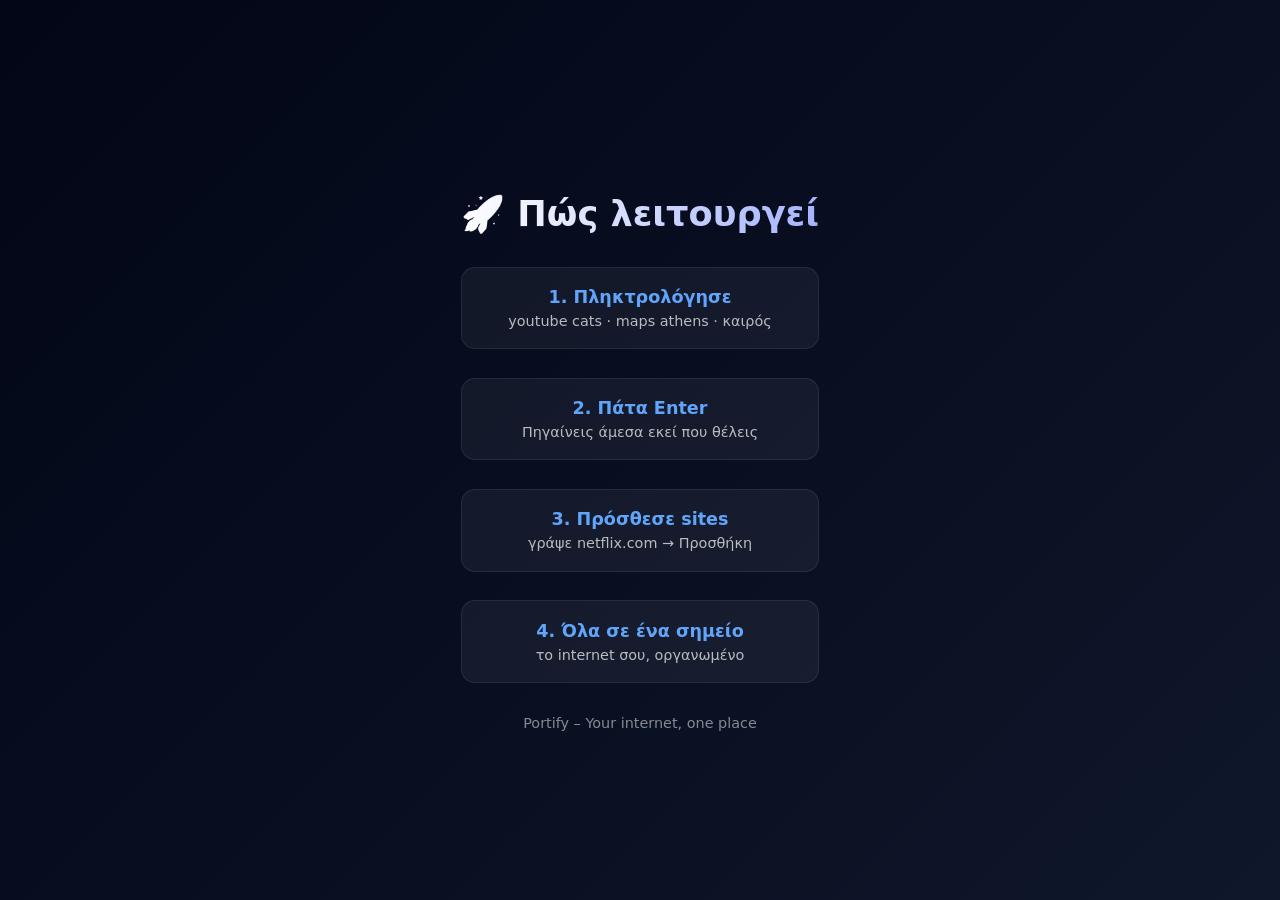
==== help.html @ 4721ba32 "Create help.html" ====
<!DOCTYPE html>
<html lang="el">
<head>
<meta charset="UTF-8">
<meta name="viewport" content="width=device-width, initial-scale=1.0">
<title>Πώς λειτουργεί το Portify</title>

<style>
body {
    margin:0;
    font-family: system-ui, sans-serif;
    background: linear-gradient(135deg,#020617,#0f172a);
    color: white;
    display:flex;
    justify-content:center;
    align-items:center;
    min-height:100vh;
}

.container {
    max-width:600px;
    padding:2rem;
    text-align:center;
}

h1 {
    font-size:2.2rem;
    margin-bottom:2rem;
    background: linear-gradient(90deg,#fff,#a5b4fc);
    -webkit-background-clip:text;
    -webkit-text-fill-color:transparent;
}

.step {
    margin-bottom:1.8rem;
    padding:1.2rem;
    border-radius:14px;
    background: rgba(255,255,255,0.05);
    border:1px solid rgba(255,255,255,0.08);
}

.step strong {
    color:#60a5fa;
    font-size:1.1rem;
}

.example {
    opacity:0.7;
    font-size:0.9rem;
    margin-top:6px;
}

.footer {
    margin-top:2rem;
    opacity:0.5;
    font-size:0.9rem;
}
</style>
</head>

<body>

<div class="container">

<h1>🚀 Πώς λειτουργεί</h1>

<div class="step">
<strong>1. Πληκτρολόγησε</strong>
<div class="example">youtube cats · maps athens · καιρός</div>
</div>

<div class="step">
<strong>2. Πάτα Enter</strong>
<div class="example">Πηγαίνεις άμεσα εκεί που θέλεις</div>
</div>

<div class="step">
<strong>3. Πρόσθεσε sites</strong>
<div class="example">γράψε netflix.com → Προσθήκη</div>
</div>

<div class="step">
<strong>4. Όλα σε ένα σημείο</strong>
<div class="example">το internet σου, οργανωμένο</div>
</div>

<div class="footer">
Portify – Your internet, one place
</div>

</div>

</body>
</html>
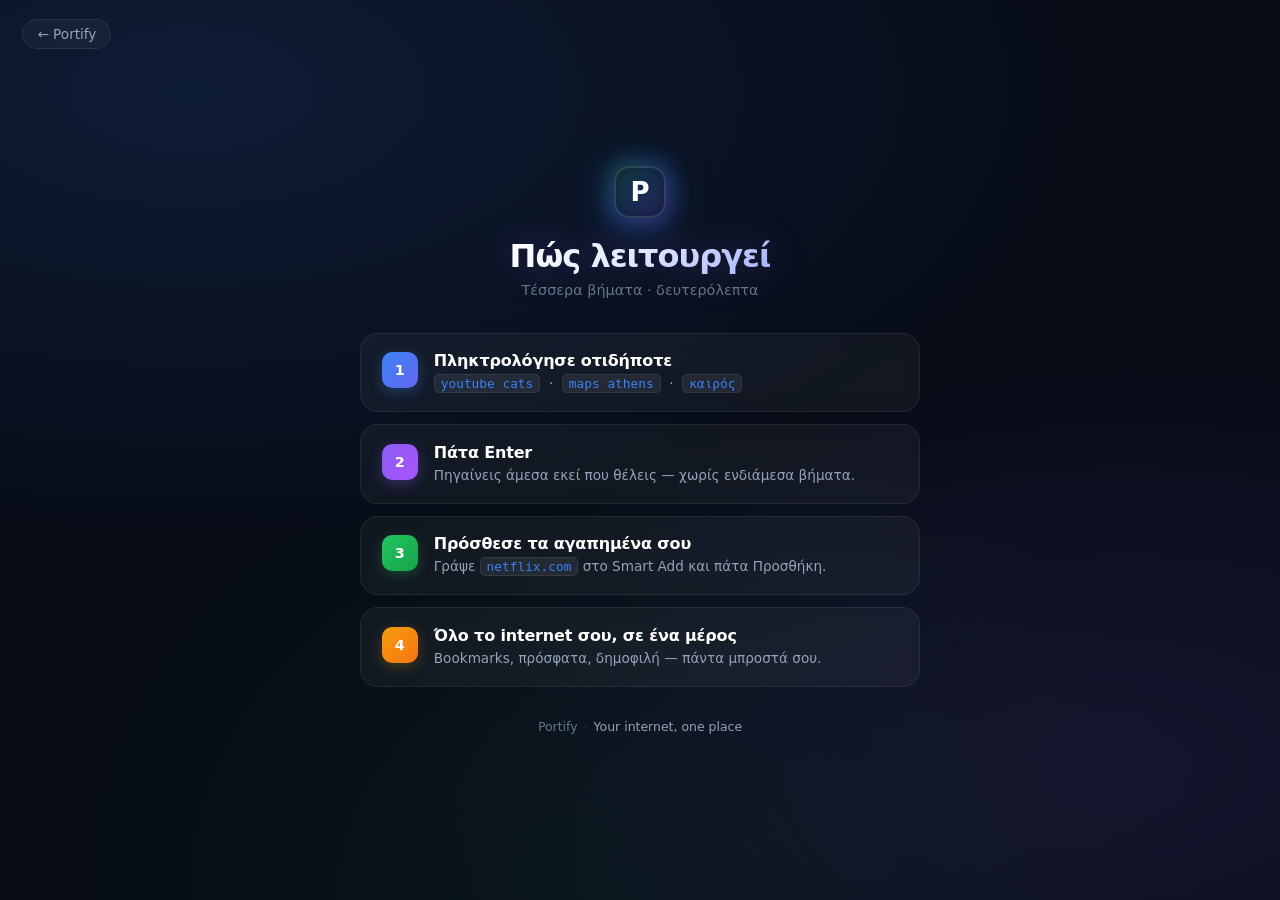
==== commit fd8ce219: "Update help.html" ====
--- a/help.html
+++ b/help.html
@@ -3,90 +3,283 @@
 <head>
 <meta charset="UTF-8">
 <meta name="viewport" content="width=device-width, initial-scale=1.0">
-<title>Πώς λειτουργεί το Portify</title>
-
+<title>Πώς λειτουργεί — Portify</title>
 <style>
-body {
-    margin:0;
-    font-family: system-ui, sans-serif;
-    background: linear-gradient(135deg,#020617,#0f172a);
-    color: white;
-    display:flex;
-    justify-content:center;
-    align-items:center;
-    min-height:100vh;
-}
-
-.container {
-    max-width:600px;
-    padding:2rem;
-    text-align:center;
-}
-
-h1 {
-    font-size:2.2rem;
-    margin-bottom:2rem;
-    background: linear-gradient(90deg,#fff,#a5b4fc);
-    -webkit-background-clip:text;
-    -webkit-text-fill-color:transparent;
-}
-
-.step {
-    margin-bottom:1.8rem;
-    padding:1.2rem;
-    border-radius:14px;
-    background: rgba(255,255,255,0.05);
-    border:1px solid rgba(255,255,255,0.08);
-}
-
-.step strong {
-    color:#60a5fa;
-    font-size:1.1rem;
-}
-
-.example {
-    opacity:0.7;
-    font-size:0.9rem;
-    margin-top:6px;
-}
-
-.footer {
-    margin-top:2rem;
-    opacity:0.5;
-    font-size:0.9rem;
-}
+  :root {
+    --bg-primary:   #080d18;
+    --bg-secondary: #0e1525;
+    --bg-card:      rgba(255,255,255,0.045);
+    --accent-blue:  #3b82f6;
+    --accent-green: #22c55e;
+    --accent-purple:#8b5cf6;
+    --text-primary: #ffffff;
+    --text-secondary:#94a3b8;
+    --text-muted:   #64748b;
+  }
+
+  * { box-sizing: border-box; margin: 0; padding: 0; }
+
+  body {
+    background: var(--bg-primary);
+    color: var(--text-primary);
+    font-family: system-ui, -apple-system, BlinkMacSystemFont, 'Segoe UI', sans-serif;
+    min-height: 100vh;
+    display: flex;
+    flex-direction: column;
+    align-items: center;
+    justify-content: center;
+    padding: 2rem 1.5rem;
+    overflow-x: hidden;
+  }
+
+  /* Background ambient glows */
+  body::before {
+    content: '';
+    position: fixed; inset: 0;
+    background:
+      radial-gradient(ellipse 70% 50% at 15% 10%,  rgba(59,130,246,0.13), transparent),
+      radial-gradient(ellipse 55% 45% at 88% 85%,  rgba(139,92,246,0.10), transparent),
+      radial-gradient(ellipse 45% 55% at 50% 100%, rgba(34,197,94,0.06),  transparent);
+    z-index: -1; pointer-events: none;
+  }
+
+  /* ── Back link ── */
+  .back-link {
+    position: fixed; top: 1.2rem; left: 1.4rem;
+    display: flex; align-items: center; gap: 6px;
+    color: var(--text-secondary); text-decoration: none;
+    font-size: 0.85rem; font-weight: 500;
+    padding: 6px 14px; border-radius: 999px;
+    border: 1px solid rgba(255,255,255,0.08);
+    background: rgba(255,255,255,0.04);
+    backdrop-filter: blur(8px);
+    transition: all 0.22s ease;
+    opacity: 0;
+    animation: fadeSlideDown 0.5s ease 0.1s forwards;
+  }
+  .back-link:hover {
+    color: var(--text-primary);
+    border-color: rgba(59,130,246,0.35);
+    background: rgba(59,130,246,0.08);
+    transform: translateX(-2px);
+  }
+
+  /* ── Wrapper ── */
+  .wrapper {
+    width: 100%; max-width: 560px;
+    display: flex; flex-direction: column; align-items: center;
+    gap: 0;
+  }
+
+  /* ── Logo mini ── */
+  .logo-mini {
+    width: 52px; height: 52px;
+    background: var(--bg-primary);
+    border-radius: 16px;
+    display: grid; place-items: center;
+    font-size: 26px; font-weight: 900;
+    border: 2px solid rgba(255,255,255,0.15);
+    filter: drop-shadow(0 6px 20px rgba(59,130,246,0.35));
+    margin-bottom: 1.2rem;
+    position: relative;
+    opacity: 0;
+    animation: fadeScaleIn 0.5s cubic-bezier(0.34,1.56,0.64,1) 0.2s forwards;
+  }
+  .logo-mini::before {
+    content: '';
+    position: absolute; inset: -8px;
+    border-radius: 20px;
+    background: linear-gradient(135deg, rgba(34,197,94,0.5), rgba(59,130,246,0.5), rgba(139,92,246,0.5));
+    z-index: -1; filter: blur(10px); opacity: 0.55;
+  }
+
+  /* ── Heading ── */
+  h1 {
+    font-size: 2rem; font-weight: 800; letter-spacing: -0.03em;
+    background: linear-gradient(135deg, #fff 0%, #e0e7ff 50%, #a5b4fc 100%);
+    -webkit-background-clip: text; -webkit-text-fill-color: transparent; background-clip: text;
+    filter: drop-shadow(0 0 18px rgba(139,92,246,0.30));
+    text-align: center; margin-bottom: 0.4rem;
+    opacity: 0;
+    animation: fadeSlideUp 0.5s ease 0.3s forwards;
+  }
+
+  .subtitle {
+    color: var(--text-muted); font-size: 0.9rem; text-align: center;
+    margin-bottom: 2.2rem;
+    opacity: 0;
+    animation: fadeSlideUp 0.5s ease 0.4s forwards;
+  }
+
+  /* ── Steps ── */
+  .steps {
+    width: 100%;
+    display: flex; flex-direction: column; gap: 12px;
+  }
+
+  .step {
+    display: flex; align-items: flex-start; gap: 16px;
+    padding: 1.1rem 1.3rem;
+    background: var(--bg-card);
+    border: 1px solid rgba(255,255,255,0.07);
+    border-radius: 18px;
+    backdrop-filter: blur(10px);
+    transition: transform 0.25s cubic-bezier(0.34,1.56,0.64,1),
+                box-shadow 0.25s ease, border-color 0.25s ease;
+    opacity: 0;
+    /* staggered via inline style */
+  }
+
+  .step:hover {
+    transform: translateX(6px);
+    border-color: rgba(59,130,246,0.25);
+    box-shadow: 0 8px 32px rgba(59,130,246,0.12), 0 2px 8px rgba(0,0,0,0.3);
+  }
+
+  /* Number badge */
+  .step-num {
+    flex-shrink: 0;
+    width: 36px; height: 36px;
+    border-radius: 10px;
+    display: grid; place-items: center;
+    font-size: 0.9rem; font-weight: 700;
+    background: linear-gradient(135deg, var(--accent-blue), var(--accent-purple));
+    box-shadow: 0 4px 14px rgba(59,130,246,0.30);
+    margin-top: 1px;
+  }
+
+  /* Per-step accent colors */
+  .step:nth-child(1) .step-num { background: linear-gradient(135deg, #3b82f6, #6366f1); box-shadow: 0 4px 14px rgba(59,130,246,0.30); }
+  .step:nth-child(2) .step-num { background: linear-gradient(135deg, #8b5cf6, #a855f7); box-shadow: 0 4px 14px rgba(139,92,246,0.30); }
+  .step:nth-child(3) .step-num { background: linear-gradient(135deg, #22c55e, #16a34a); box-shadow: 0 4px 14px rgba(34,197,94,0.25); }
+  .step:nth-child(4) .step-num { background: linear-gradient(135deg, #f59e0b, #f97316); box-shadow: 0 4px 14px rgba(245,158,11,0.25); }
+
+  .step:nth-child(1):hover { border-color: rgba(59,130,246,0.28);  box-shadow: 0 8px 32px rgba(59,130,246,0.13); }
+  .step:nth-child(2):hover { border-color: rgba(139,92,246,0.28); box-shadow: 0 8px 32px rgba(139,92,246,0.13); }
+  .step:nth-child(3):hover { border-color: rgba(34,197,94,0.25);  box-shadow: 0 8px 32px rgba(34,197,94,0.10); }
+  .step:nth-child(4):hover { border-color: rgba(245,158,11,0.25); box-shadow: 0 8px 32px rgba(245,158,11,0.10); }
+
+  .step-body { flex: 1; }
+
+  .step-title {
+    font-size: 1rem; font-weight: 650;
+    color: var(--text-primary);
+    margin-bottom: 3px;
+    letter-spacing: -0.01em;
+  }
+
+  .step-desc {
+    font-size: 0.85rem; color: var(--text-secondary); line-height: 1.5;
+  }
+
+  .step-desc code {
+    font-family: 'SF Mono', 'Fira Code', monospace;
+    background: rgba(255,255,255,0.07);
+    border: 1px solid rgba(255,255,255,0.08);
+    border-radius: 5px; padding: 1px 6px; font-size: 0.8rem;
+    color: var(--accent-blue);
+  }
+
+  /* ── Footer ── */
+  .footer {
+    margin-top: 2rem;
+    color: var(--text-muted); font-size: 0.78rem;
+    display: flex; align-items: center; gap: 6px;
+    opacity: 0;
+    animation: fadeSlideUp 0.5s ease 1s forwards;
+  }
+  .footer a {
+    color: var(--text-secondary); text-decoration: none;
+    transition: color 0.2s;
+  }
+  .footer a:hover { color: var(--accent-blue); }
+
+  /* ── Connector line between steps ── */
+  .step-connector {
+    width: 1px; height: 10px;
+    background: linear-gradient(to bottom, rgba(255,255,255,0.08), transparent);
+    margin: 0 auto;
+    opacity: 0;
+    animation: fadeSlideUp 0.4s ease 0.85s forwards;
+  }
+
+  /* ── Animations ── */
+  @keyframes fadeSlideUp   { from { opacity:0; transform:translateY(12px); } to { opacity:1; transform:translateY(0); } }
+  @keyframes fadeSlideDown { from { opacity:0; transform:translateY(-8px); } to { opacity:1; transform:translateY(0); } }
+  @keyframes fadeScaleIn   { from { opacity:0; transform:scale(0.85); }      to { opacity:1; transform:scale(1); } }
+
+  /* Step stagger via CSS custom property */
+  .step:nth-child(1) { animation: fadeSlideUp 0.45s ease calc(0.45s) forwards; }
+  .step:nth-child(2) { animation: fadeSlideUp 0.45s ease calc(0.55s) forwards; }
+  .step:nth-child(3) { animation: fadeSlideUp 0.45s ease calc(0.65s) forwards; }
+  .step:nth-child(4) { animation: fadeSlideUp 0.45s ease calc(0.75s) forwards; }
+
+  /* ── Reduced motion ── */
+  @media (prefers-reduced-motion: reduce) {
+    *, *::before, *::after { animation-duration: 0.01ms !important; }
+  }
+
+  @media (max-width: 480px) {
+    h1 { font-size: 1.6rem; }
+    .step { padding: 0.9rem 1rem; gap: 12px; }
+    .step-num { width: 30px; height: 30px; font-size: 0.8rem; border-radius: 8px; }
+  }
 </style>
 </head>
-
 <body>
 
-<div class="container">
-
-<h1>🚀 Πώς λειτουργεί</h1>
-
-<div class="step">
-<strong>1. Πληκτρολόγησε</strong>
-<div class="example">youtube cats · maps athens · καιρός</div>
-</div>
-
-<div class="step">
-<strong>2. Πάτα Enter</strong>
-<div class="example">Πηγαίνεις άμεσα εκεί που θέλεις</div>
-</div>
-
-<div class="step">
-<strong>3. Πρόσθεσε sites</strong>
-<div class="example">γράψε netflix.com → Προσθήκη</div>
-</div>
-
-<div class="step">
-<strong>4. Όλα σε ένα σημείο</strong>
-<div class="example">το internet σου, οργανωμένο</div>
-</div>
-
-<div class="footer">
-Portify – Your internet, one place
-</div>
+<a href="index.html" class="back-link">← Portify</a>
+
+<div class="wrapper">
+
+  <div class="logo-mini">P</div>
+
+  <h1>Πώς λειτουργεί</h1>
+  <p class="subtitle">Τέσσερα βήματα · δευτερόλεπτα</p>
+
+  <div class="steps">
+
+    <div class="step">
+      <div class="step-num">1</div>
+      <div class="step-body">
+        <div class="step-title">Πληκτρολόγησε οτιδήποτε</div>
+        <div class="step-desc">
+          <code>youtube cats</code> &nbsp;·&nbsp; <code>maps athens</code> &nbsp;·&nbsp; <code>καιρός</code>
+        </div>
+      </div>
+    </div>
+
+    <div class="step">
+      <div class="step-num">2</div>
+      <div class="step-body">
+        <div class="step-title">Πάτα Enter</div>
+        <div class="step-desc">Πηγαίνεις άμεσα εκεί που θέλεις — χωρίς ενδιάμεσα βήματα.</div>
+      </div>
+    </div>
+
+    <div class="step">
+      <div class="step-num">3</div>
+      <div class="step-body">
+        <div class="step-title">Πρόσθεσε τα αγαπημένα σου</div>
+        <div class="step-desc">Γράψε <code>netflix.com</code> στο Smart Add και πάτα Προσθήκη.</div>
+      </div>
+    </div>
+
+    <div class="step">
+      <div class="step-num">4</div>
+      <div class="step-body">
+        <div class="step-title">Όλο το internet σου, σε ένα μέρος</div>
+        <div class="step-desc">Bookmarks, πρόσφατα, δημοφιλή — πάντα μπροστά σου.</div>
+      </div>
+    </div>
+
+  </div>
+
+  <div class="footer">
+    <span>Portify</span>
+    <span style="opacity:0.4">·</span>
+    <a href="index.html">Your internet, one place</a>
+  </div>
 
 </div>
 
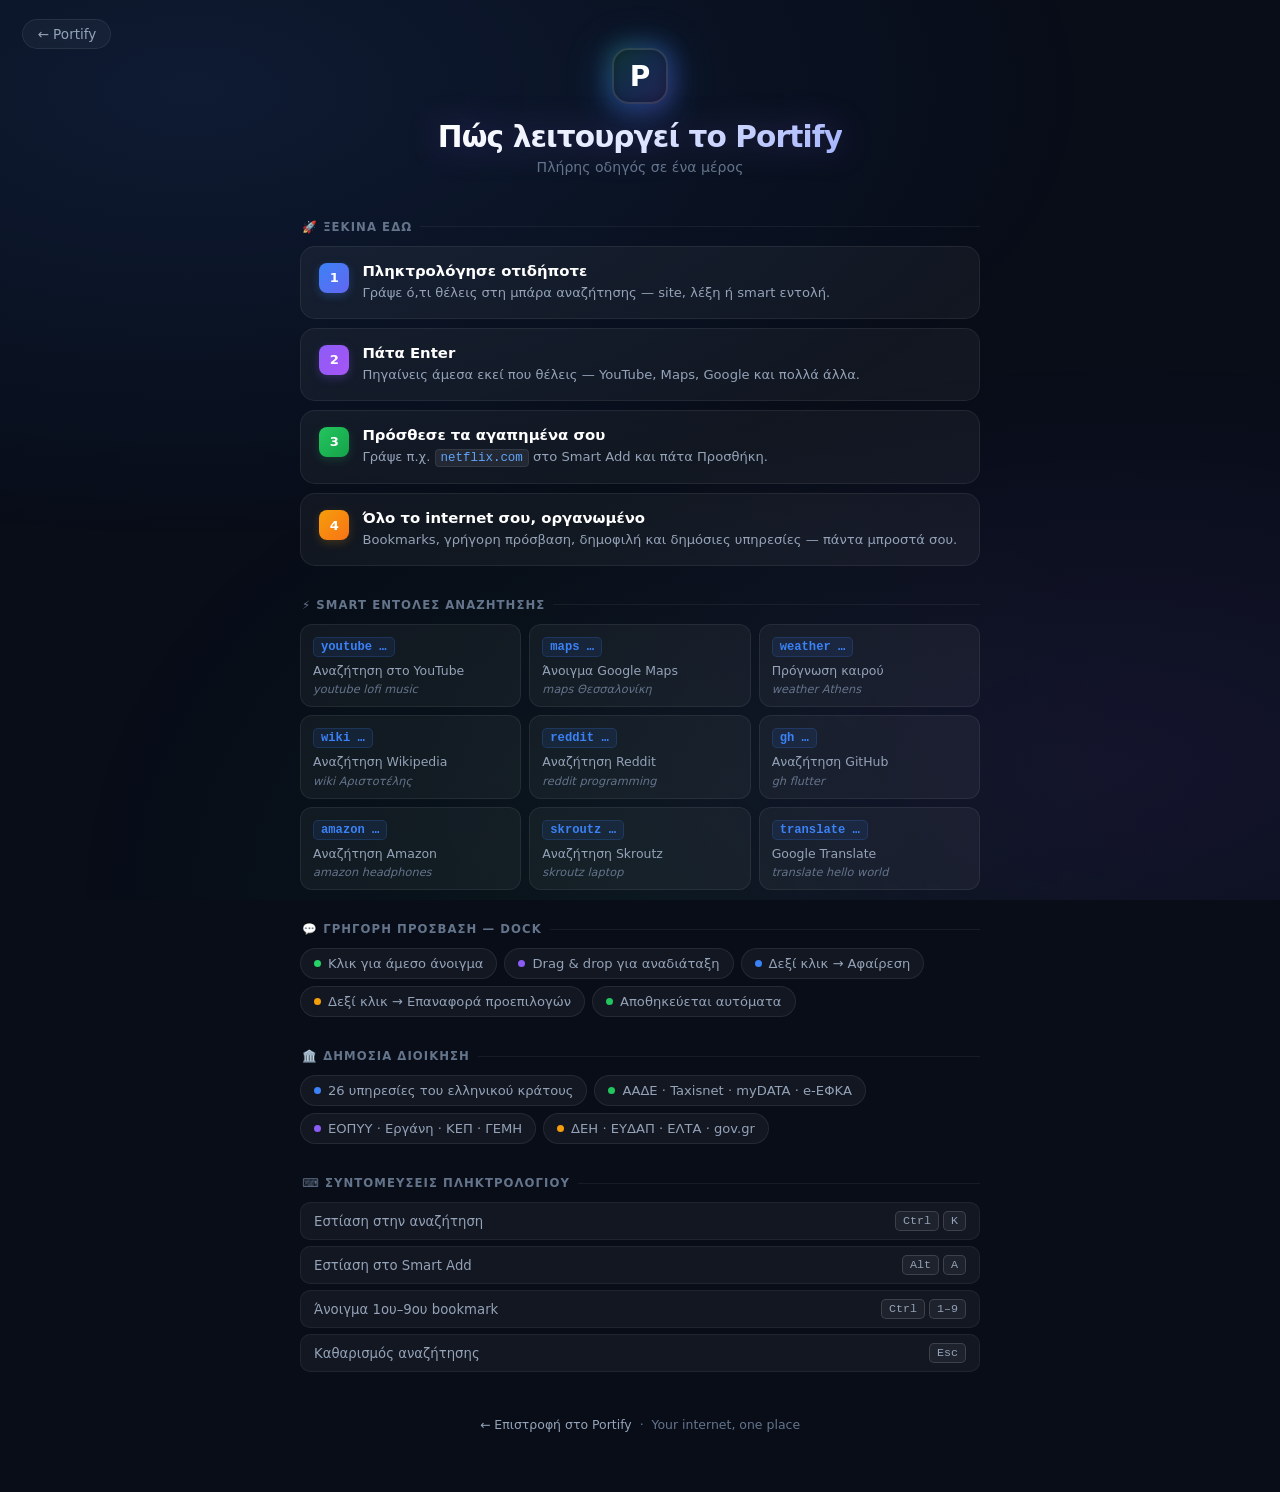
==== commit a26f0e40: "Update help.html" ====
--- a/help.html
+++ b/help.html
@@ -6,15 +6,16 @@
 <title>Πώς λειτουργεί — Portify</title>
 <style>
   :root {
-    --bg-primary:   #080d18;
-    --bg-secondary: #0e1525;
-    --bg-card:      rgba(255,255,255,0.045);
-    --accent-blue:  #3b82f6;
-    --accent-green: #22c55e;
-    --accent-purple:#8b5cf6;
-    --text-primary: #ffffff;
+    --bg-primary:    #080d18;
+    --bg-secondary:  #0e1525;
+    --bg-card:       rgba(255,255,255,0.045);
+    --accent-blue:   #3b82f6;
+    --accent-green:  #22c55e;
+    --accent-purple: #8b5cf6;
+    --accent-amber:  #f59e0b;
+    --text-primary:  #ffffff;
     --text-secondary:#94a3b8;
-    --text-muted:   #64748b;
+    --text-muted:    #64748b;
   }
 
   * { box-sizing: border-box; margin: 0; padding: 0; }
@@ -24,38 +25,31 @@
     color: var(--text-primary);
     font-family: system-ui, -apple-system, BlinkMacSystemFont, 'Segoe UI', sans-serif;
     min-height: 100vh;
-    display: flex;
-    flex-direction: column;
-    align-items: center;
-    justify-content: center;
-    padding: 2rem 1.5rem;
+    padding: 3rem 1.5rem 4rem;
     overflow-x: hidden;
   }
 
-  /* Background ambient glows */
   body::before {
     content: '';
     position: fixed; inset: 0;
     background:
-      radial-gradient(ellipse 70% 50% at 15% 10%,  rgba(59,130,246,0.13), transparent),
-      radial-gradient(ellipse 55% 45% at 88% 85%,  rgba(139,92,246,0.10), transparent),
-      radial-gradient(ellipse 45% 55% at 50% 100%, rgba(34,197,94,0.06),  transparent);
+      radial-gradient(ellipse 70% 50% at 15% 10%,  rgba(59,130,246,0.12), transparent),
+      radial-gradient(ellipse 55% 45% at 88% 85%,  rgba(139,92,246,0.09), transparent),
+      radial-gradient(ellipse 45% 55% at 50% 100%, rgba(34,197,94,0.05),  transparent);
     z-index: -1; pointer-events: none;
   }
 
-  /* ── Back link ── */
   .back-link {
     position: fixed; top: 1.2rem; left: 1.4rem;
-    display: flex; align-items: center; gap: 6px;
+    display: inline-flex; align-items: center; gap: 6px;
     color: var(--text-secondary); text-decoration: none;
     font-size: 0.85rem; font-weight: 500;
     padding: 6px 14px; border-radius: 999px;
     border: 1px solid rgba(255,255,255,0.08);
     background: rgba(255,255,255,0.04);
     backdrop-filter: blur(8px);
-    transition: all 0.22s ease;
-    opacity: 0;
-    animation: fadeSlideDown 0.5s ease 0.1s forwards;
+    transition: all 0.22s ease; z-index: 100;
+    animation: fadeDown 0.4s ease 0.1s both;
   }
   .back-link:hover {
     color: var(--text-primary);
@@ -64,165 +58,171 @@
     transform: translateX(-2px);
   }
 
-  /* ── Wrapper ── */
-  .wrapper {
-    width: 100%; max-width: 560px;
+  .page { max-width: 680px; margin: 0 auto; }
+
+  /* HERO */
+  .hero {
     display: flex; flex-direction: column; align-items: center;
-    gap: 0;
-  }
-
-  /* ── Logo mini ── */
+    text-align: center; margin-bottom: 2.8rem;
+    animation: fadeUp 0.5s ease 0.2s both;
+  }
+
   .logo-mini {
-    width: 52px; height: 52px;
-    background: var(--bg-primary);
-    border-radius: 16px;
-    display: grid; place-items: center;
-    font-size: 26px; font-weight: 900;
+    width: 56px; height: 56px; background: var(--bg-primary);
+    border-radius: 17px; display: grid; place-items: center;
+    font-size: 28px; font-weight: 900;
     border: 2px solid rgba(255,255,255,0.15);
     filter: drop-shadow(0 6px 20px rgba(59,130,246,0.35));
-    margin-bottom: 1.2rem;
-    position: relative;
-    opacity: 0;
-    animation: fadeScaleIn 0.5s cubic-bezier(0.34,1.56,0.64,1) 0.2s forwards;
+    margin-bottom: 1rem; position: relative;
   }
   .logo-mini::before {
-    content: '';
-    position: absolute; inset: -8px;
-    border-radius: 20px;
+    content: ''; position: absolute; inset: -8px; border-radius: 22px;
     background: linear-gradient(135deg, rgba(34,197,94,0.5), rgba(59,130,246,0.5), rgba(139,92,246,0.5));
-    z-index: -1; filter: blur(10px); opacity: 0.55;
-  }
-
-  /* ── Heading ── */
-  h1 {
-    font-size: 2rem; font-weight: 800; letter-spacing: -0.03em;
+    z-index: -1; filter: blur(10px); opacity: 0.5;
+  }
+
+  .hero h1 {
+    font-size: 1.85rem; font-weight: 800; letter-spacing: -0.03em;
     background: linear-gradient(135deg, #fff 0%, #e0e7ff 50%, #a5b4fc 100%);
     -webkit-background-clip: text; -webkit-text-fill-color: transparent; background-clip: text;
-    filter: drop-shadow(0 0 18px rgba(139,92,246,0.30));
-    text-align: center; margin-bottom: 0.4rem;
-    opacity: 0;
-    animation: fadeSlideUp 0.5s ease 0.3s forwards;
-  }
-
-  .subtitle {
-    color: var(--text-muted); font-size: 0.9rem; text-align: center;
-    margin-bottom: 2.2rem;
-    opacity: 0;
-    animation: fadeSlideUp 0.5s ease 0.4s forwards;
-  }
-
-  /* ── Steps ── */
-  .steps {
-    width: 100%;
-    display: flex; flex-direction: column; gap: 12px;
-  }
+    filter: drop-shadow(0 0 16px rgba(139,92,246,0.28));
+    margin-bottom: 0.3rem;
+  }
+  .hero p { color: var(--text-muted); font-size: 0.88rem; }
+
+  /* BLOCKS */
+  .block { margin-bottom: 2rem; animation: fadeUp 0.45s ease both; }
+  .block:nth-child(1) { animation-delay: 0.30s; }
+  .block:nth-child(2) { animation-delay: 0.40s; }
+  .block:nth-child(3) { animation-delay: 0.50s; }
+  .block:nth-child(4) { animation-delay: 0.60s; }
+  .block:nth-child(5) { animation-delay: 0.70s; }
+
+  .block-title {
+    display: flex; align-items: center; gap: 8px;
+    font-size: 0.73rem; font-weight: 700; letter-spacing: 0.09em;
+    text-transform: uppercase; color: var(--text-muted);
+    margin-bottom: 0.75rem; padding-left: 2px;
+  }
+  .block-title::after {
+    content: ''; flex: 1; height: 1px; background: rgba(255,255,255,0.06);
+  }
+
+  /* STEPS */
+  .steps { display: flex; flex-direction: column; gap: 9px; }
 
   .step {
-    display: flex; align-items: flex-start; gap: 16px;
-    padding: 1.1rem 1.3rem;
-    background: var(--bg-card);
-    border: 1px solid rgba(255,255,255,0.07);
-    border-radius: 18px;
-    backdrop-filter: blur(10px);
-    transition: transform 0.25s cubic-bezier(0.34,1.56,0.64,1),
-                box-shadow 0.25s ease, border-color 0.25s ease;
-    opacity: 0;
-    /* staggered via inline style */
-  }
-
-  .step:hover {
-    transform: translateX(6px);
-    border-color: rgba(59,130,246,0.25);
-    box-shadow: 0 8px 32px rgba(59,130,246,0.12), 0 2px 8px rgba(0,0,0,0.3);
-  }
-
-  /* Number badge */
+    display: flex; align-items: flex-start; gap: 13px;
+    padding: 0.95rem 1.15rem;
+    background: var(--bg-card); border: 1px solid rgba(255,255,255,0.07);
+    border-radius: 15px; backdrop-filter: blur(10px);
+    transition: transform 0.25s cubic-bezier(0.34,1.56,0.64,1), box-shadow 0.25s ease, border-color 0.25s ease;
+  }
+  .step:hover { transform: translateX(5px); }
+  .step:nth-child(1):hover { border-color: rgba(59,130,246,0.25);  box-shadow: 0 5px 20px rgba(59,130,246,0.10); }
+  .step:nth-child(2):hover { border-color: rgba(139,92,246,0.25); box-shadow: 0 5px 20px rgba(139,92,246,0.10); }
+  .step:nth-child(3):hover { border-color: rgba(34,197,94,0.22);  box-shadow: 0 5px 20px rgba(34,197,94,0.08); }
+  .step:nth-child(4):hover { border-color: rgba(245,158,11,0.22); box-shadow: 0 5px 20px rgba(245,158,11,0.08); }
+
   .step-num {
-    flex-shrink: 0;
-    width: 36px; height: 36px;
-    border-radius: 10px;
-    display: grid; place-items: center;
-    font-size: 0.9rem; font-weight: 700;
-    background: linear-gradient(135deg, var(--accent-blue), var(--accent-purple));
-    box-shadow: 0 4px 14px rgba(59,130,246,0.30);
-    margin-top: 1px;
-  }
-
-  /* Per-step accent colors */
-  .step:nth-child(1) .step-num { background: linear-gradient(135deg, #3b82f6, #6366f1); box-shadow: 0 4px 14px rgba(59,130,246,0.30); }
-  .step:nth-child(2) .step-num { background: linear-gradient(135deg, #8b5cf6, #a855f7); box-shadow: 0 4px 14px rgba(139,92,246,0.30); }
-  .step:nth-child(3) .step-num { background: linear-gradient(135deg, #22c55e, #16a34a); box-shadow: 0 4px 14px rgba(34,197,94,0.25); }
-  .step:nth-child(4) .step-num { background: linear-gradient(135deg, #f59e0b, #f97316); box-shadow: 0 4px 14px rgba(245,158,11,0.25); }
-
-  .step:nth-child(1):hover { border-color: rgba(59,130,246,0.28);  box-shadow: 0 8px 32px rgba(59,130,246,0.13); }
-  .step:nth-child(2):hover { border-color: rgba(139,92,246,0.28); box-shadow: 0 8px 32px rgba(139,92,246,0.13); }
-  .step:nth-child(3):hover { border-color: rgba(34,197,94,0.25);  box-shadow: 0 8px 32px rgba(34,197,94,0.10); }
-  .step:nth-child(4):hover { border-color: rgba(245,158,11,0.25); box-shadow: 0 8px 32px rgba(245,158,11,0.10); }
+    flex-shrink: 0; width: 30px; height: 30px; border-radius: 8px;
+    display: grid; place-items: center; font-size: 0.82rem; font-weight: 700; margin-top: 1px;
+  }
+  .step:nth-child(1) .step-num { background: linear-gradient(135deg,#3b82f6,#6366f1); box-shadow: 0 3px 10px rgba(59,130,246,0.28); }
+  .step:nth-child(2) .step-num { background: linear-gradient(135deg,#8b5cf6,#a855f7); box-shadow: 0 3px 10px rgba(139,92,246,0.26); }
+  .step:nth-child(3) .step-num { background: linear-gradient(135deg,#22c55e,#16a34a); box-shadow: 0 3px 10px rgba(34,197,94,0.20); }
+  .step:nth-child(4) .step-num { background: linear-gradient(135deg,#f59e0b,#f97316); box-shadow: 0 3px 10px rgba(245,158,11,0.20); }
 
   .step-body { flex: 1; }
-
-  .step-title {
-    font-size: 1rem; font-weight: 650;
-    color: var(--text-primary);
-    margin-bottom: 3px;
-    letter-spacing: -0.01em;
-  }
-
-  .step-desc {
-    font-size: 0.85rem; color: var(--text-secondary); line-height: 1.5;
-  }
-
-  .step-desc code {
-    font-family: 'SF Mono', 'Fira Code', monospace;
+  .step-title { font-size: 0.93rem; font-weight: 650; margin-bottom: 3px; }
+  .step-desc  { font-size: 0.82rem; color: var(--text-secondary); line-height: 1.5; }
+  .inline-code {
+    font-family: 'SF Mono','Fira Code',monospace;
+    background: rgba(255,255,255,0.07); border: 1px solid rgba(255,255,255,0.08);
+    border-radius: 4px; padding: 1px 5px; font-size: 0.78rem; color: #60a5fa;
+  }
+
+  /* COMMANDS GRID */
+  .cmd-grid {
+    display: grid; gap: 8px;
+    grid-template-columns: repeat(2, 1fr);
+  }
+  @media (min-width: 500px) { .cmd-grid { grid-template-columns: repeat(3, 1fr); } }
+
+  .cmd-card {
+    padding: 10px 12px;
+    background: var(--bg-card); border: 1px solid rgba(255,255,255,0.07);
+    border-radius: 12px;
+    transition: all 0.22s cubic-bezier(0.34,1.56,0.64,1);
+  }
+  .cmd-card:hover {
+    transform: translateY(-3px);
+    border-color: rgba(59,130,246,0.24);
+    box-shadow: 0 6px 18px rgba(59,130,246,0.09);
     background: rgba(255,255,255,0.07);
-    border: 1px solid rgba(255,255,255,0.08);
-    border-radius: 5px; padding: 1px 6px; font-size: 0.8rem;
-    color: var(--accent-blue);
-  }
-
-  /* ── Footer ── */
-  .footer {
-    margin-top: 2rem;
+  }
+  .cmd-trigger {
+    font-family: 'SF Mono','Fira Code',monospace;
+    font-size: 0.76rem; font-weight: 600; color: var(--accent-blue);
+    background: rgba(59,130,246,0.10); border: 1px solid rgba(59,130,246,0.18);
+    border-radius: 5px; padding: 2px 7px;
+    display: inline-block; margin-bottom: 5px;
+  }
+  .cmd-desc    { font-size: 0.78rem; color: var(--text-secondary); line-height: 1.4; }
+  .cmd-example { font-size: 0.71rem; color: var(--text-muted); margin-top: 3px; font-style: italic; }
+
+  /* FEATURE PILLS */
+  .feature-list { display: flex; flex-wrap: wrap; gap: 7px; }
+  .feature-pill {
+    display: inline-flex; align-items: center; gap: 7px;
+    padding: 7px 13px;
+    background: var(--bg-card); border: 1px solid rgba(255,255,255,0.08);
+    border-radius: 999px; font-size: 0.82rem; color: var(--text-secondary);
+    transition: all 0.2s ease;
+  }
+  .feature-pill:hover { border-color: rgba(255,255,255,0.17); color: var(--text-primary); background: rgba(255,255,255,0.07); }
+  .dot { width: 7px; height: 7px; border-radius: 50%; flex-shrink: 0; }
+
+  /* SHORTCUTS */
+  .shortcut-list { display: flex; flex-direction: column; gap: 6px; }
+  .shortcut-row {
+    display: flex; align-items: center; justify-content: space-between;
+    padding: 8px 13px;
+    background: var(--bg-card); border: 1px solid rgba(255,255,255,0.06);
+    border-radius: 10px; font-size: 0.83rem;
+    transition: background 0.2s;
+  }
+  .shortcut-row:hover { background: rgba(255,255,255,0.06); }
+  .shortcut-label { color: var(--text-secondary); }
+  .shortcut-keys { display: flex; gap: 4px; }
+  .key {
+    display: inline-block; padding: 2px 7px;
+    border: 1px solid rgba(255,255,255,0.14); border-radius: 5px;
+    background: rgba(255,255,255,0.05);
+    font-family: 'SF Mono','Fira Code',monospace;
+    font-size: 0.73rem; color: var(--text-secondary);
+  }
+
+  /* FOOTER */
+  .foot {
+    text-align: center; margin-top: 2.8rem;
     color: var(--text-muted); font-size: 0.78rem;
-    display: flex; align-items: center; gap: 6px;
-    opacity: 0;
-    animation: fadeSlideUp 0.5s ease 1s forwards;
-  }
-  .footer a {
-    color: var(--text-secondary); text-decoration: none;
-    transition: color 0.2s;
-  }
-  .footer a:hover { color: var(--accent-blue); }
-
-  /* ── Connector line between steps ── */
-  .step-connector {
-    width: 1px; height: 10px;
-    background: linear-gradient(to bottom, rgba(255,255,255,0.08), transparent);
-    margin: 0 auto;
-    opacity: 0;
-    animation: fadeSlideUp 0.4s ease 0.85s forwards;
-  }
-
-  /* ── Animations ── */
-  @keyframes fadeSlideUp   { from { opacity:0; transform:translateY(12px); } to { opacity:1; transform:translateY(0); } }
-  @keyframes fadeSlideDown { from { opacity:0; transform:translateY(-8px); } to { opacity:1; transform:translateY(0); } }
-  @keyframes fadeScaleIn   { from { opacity:0; transform:scale(0.85); }      to { opacity:1; transform:scale(1); } }
-
-  /* Step stagger via CSS custom property */
-  .step:nth-child(1) { animation: fadeSlideUp 0.45s ease calc(0.45s) forwards; }
-  .step:nth-child(2) { animation: fadeSlideUp 0.45s ease calc(0.55s) forwards; }
-  .step:nth-child(3) { animation: fadeSlideUp 0.45s ease calc(0.65s) forwards; }
-  .step:nth-child(4) { animation: fadeSlideUp 0.45s ease calc(0.75s) forwards; }
-
-  /* ── Reduced motion ── */
+    animation: fadeUp 0.4s ease 1s both;
+  }
+  .foot a { color: var(--text-secondary); text-decoration: none; transition: color 0.2s; }
+  .foot a:hover { color: var(--accent-blue); }
+
+  @keyframes fadeUp   { from { opacity:0; transform:translateY(14px); } to { opacity:1; transform:translateY(0); } }
+  @keyframes fadeDown { from { opacity:0; transform:translateY(-8px); } to { opacity:1; transform:translateY(0); } }
+
   @media (prefers-reduced-motion: reduce) {
     *, *::before, *::after { animation-duration: 0.01ms !important; }
   }
-
   @media (max-width: 480px) {
-    h1 { font-size: 1.6rem; }
-    .step { padding: 0.9rem 1rem; gap: 12px; }
-    .step-num { width: 30px; height: 30px; font-size: 0.8rem; border-radius: 8px; }
+    body { padding: 2.5rem 1rem 3rem; }
+    .hero h1 { font-size: 1.45rem; }
+    .step { padding: 0.8rem 0.9rem; gap: 10px; }
+    .step-num { width: 27px; height: 27px; font-size: 0.76rem; border-radius: 7px; }
   }
 </style>
 </head>
@@ -230,58 +230,153 @@
 
 <a href="index.html" class="back-link">← Portify</a>
 
-<div class="wrapper">
-
-  <div class="logo-mini">P</div>
-
-  <h1>Πώς λειτουργεί</h1>
-  <p class="subtitle">Τέσσερα βήματα · δευτερόλεπτα</p>
-
-  <div class="steps">
-
-    <div class="step">
-      <div class="step-num">1</div>
-      <div class="step-body">
-        <div class="step-title">Πληκτρολόγησε οτιδήποτε</div>
-        <div class="step-desc">
-          <code>youtube cats</code> &nbsp;·&nbsp; <code>maps athens</code> &nbsp;·&nbsp; <code>καιρός</code>
+<div class="page">
+
+  <!-- HERO -->
+  <div class="hero">
+    <div class="logo-mini">P</div>
+    <h1>Πώς λειτουργεί το Portify</h1>
+    <p>Πλήρης οδηγός σε ένα μέρος</p>
+  </div>
+
+  <!-- 1. Ξεκίνα -->
+  <div class="block">
+    <div class="block-title">🚀 Ξεκίνα εδώ</div>
+    <div class="steps">
+      <div class="step">
+        <div class="step-num">1</div>
+        <div class="step-body">
+          <div class="step-title">Πληκτρολόγησε οτιδήποτε</div>
+          <div class="step-desc">Γράψε ό,τι θέλεις στη μπάρα αναζήτησης — site, λέξη ή smart εντολή.</div>
         </div>
       </div>
-    </div>
-
-    <div class="step">
-      <div class="step-num">2</div>
-      <div class="step-body">
-        <div class="step-title">Πάτα Enter</div>
-        <div class="step-desc">Πηγαίνεις άμεσα εκεί που θέλεις — χωρίς ενδιάμεσα βήματα.</div>
-      </div>
-    </div>
-
-    <div class="step">
-      <div class="step-num">3</div>
-      <div class="step-body">
-        <div class="step-title">Πρόσθεσε τα αγαπημένα σου</div>
-        <div class="step-desc">Γράψε <code>netflix.com</code> στο Smart Add και πάτα Προσθήκη.</div>
-      </div>
-    </div>
-
-    <div class="step">
-      <div class="step-num">4</div>
-      <div class="step-body">
-        <div class="step-title">Όλο το internet σου, σε ένα μέρος</div>
-        <div class="step-desc">Bookmarks, πρόσφατα, δημοφιλή — πάντα μπροστά σου.</div>
-      </div>
-    </div>
-
-  </div>
-
-  <div class="footer">
-    <span>Portify</span>
-    <span style="opacity:0.4">·</span>
-    <a href="index.html">Your internet, one place</a>
+      <div class="step">
+        <div class="step-num">2</div>
+        <div class="step-body">
+          <div class="step-title">Πάτα Enter</div>
+          <div class="step-desc">Πηγαίνεις άμεσα εκεί που θέλεις — YouTube, Maps, Google και πολλά άλλα.</div>
+        </div>
+      </div>
+      <div class="step">
+        <div class="step-num">3</div>
+        <div class="step-body">
+          <div class="step-title">Πρόσθεσε τα αγαπημένα σου</div>
+          <div class="step-desc">Γράψε π.χ. <span class="inline-code">netflix.com</span> στο Smart Add και πάτα Προσθήκη.</div>
+        </div>
+      </div>
+      <div class="step">
+        <div class="step-num">4</div>
+        <div class="step-body">
+          <div class="step-title">Όλο το internet σου, οργανωμένο</div>
+          <div class="step-desc">Bookmarks, γρήγορη πρόσβαση, δημοφιλή και δημόσιες υπηρεσίες — πάντα μπροστά σου.</div>
+        </div>
+      </div>
+    </div>
+  </div>
+
+  <!-- 2. Smart εντολές -->
+  <div class="block">
+    <div class="block-title">⚡ Smart εντολές αναζήτησης</div>
+    <div class="cmd-grid">
+      <div class="cmd-card">
+        <div class="cmd-trigger">youtube …</div>
+        <div class="cmd-desc">Αναζήτηση στο YouTube</div>
+        <div class="cmd-example">youtube lofi music</div>
+      </div>
+      <div class="cmd-card">
+        <div class="cmd-trigger">maps …</div>
+        <div class="cmd-desc">Άνοιγμα Google Maps</div>
+        <div class="cmd-example">maps Θεσσαλονίκη</div>
+      </div>
+      <div class="cmd-card">
+        <div class="cmd-trigger">weather …</div>
+        <div class="cmd-desc">Πρόγνωση καιρού</div>
+        <div class="cmd-example">weather Athens</div>
+      </div>
+      <div class="cmd-card">
+        <div class="cmd-trigger">wiki …</div>
+        <div class="cmd-desc">Αναζήτηση Wikipedia</div>
+        <div class="cmd-example">wiki Αριστοτέλης</div>
+      </div>
+      <div class="cmd-card">
+        <div class="cmd-trigger">reddit …</div>
+        <div class="cmd-desc">Αναζήτηση Reddit</div>
+        <div class="cmd-example">reddit programming</div>
+      </div>
+      <div class="cmd-card">
+        <div class="cmd-trigger">gh …</div>
+        <div class="cmd-desc">Αναζήτηση GitHub</div>
+        <div class="cmd-example">gh flutter</div>
+      </div>
+      <div class="cmd-card">
+        <div class="cmd-trigger">amazon …</div>
+        <div class="cmd-desc">Αναζήτηση Amazon</div>
+        <div class="cmd-example">amazon headphones</div>
+      </div>
+      <div class="cmd-card">
+        <div class="cmd-trigger">skroutz …</div>
+        <div class="cmd-desc">Αναζήτηση Skroutz</div>
+        <div class="cmd-example">skroutz laptop</div>
+      </div>
+      <div class="cmd-card">
+        <div class="cmd-trigger">translate …</div>
+        <div class="cmd-desc">Google Translate</div>
+        <div class="cmd-example">translate hello world</div>
+      </div>
+    </div>
+  </div>
+
+  <!-- 3. Dock -->
+  <div class="block">
+    <div class="block-title">💬 Γρήγορη Πρόσβαση — Dock</div>
+    <div class="feature-list">
+      <div class="feature-pill"><span class="dot" style="background:#25d366"></span>Κλικ για άμεσο άνοιγμα</div>
+      <div class="feature-pill"><span class="dot" style="background:#8b5cf6"></span>Drag & drop για αναδιάταξη</div>
+      <div class="feature-pill"><span class="dot" style="background:#3b82f6"></span>Δεξί κλικ → Αφαίρεση</div>
+      <div class="feature-pill"><span class="dot" style="background:#f59e0b"></span>Δεξί κλικ → Επαναφορά προεπιλογών</div>
+      <div class="feature-pill"><span class="dot" style="background:#22c55e"></span>Αποθηκεύεται αυτόματα</div>
+    </div>
+  </div>
+
+  <!-- 4. Δημόσια Διοίκηση -->
+  <div class="block">
+    <div class="block-title">🏛️ Δημόσια Διοίκηση</div>
+    <div class="feature-list">
+      <div class="feature-pill"><span class="dot" style="background:#3b82f6"></span>26 υπηρεσίες του ελληνικού κράτους</div>
+      <div class="feature-pill"><span class="dot" style="background:#22c55e"></span>ΑΑΔΕ · Taxisnet · myDATA · e-ΕΦΚΑ</div>
+      <div class="feature-pill"><span class="dot" style="background:#8b5cf6"></span>ΕΟΠΥΥ · Εργάνη · ΚΕΠ · ΓΕΜΗ</div>
+      <div class="feature-pill"><span class="dot" style="background:#f59e0b"></span>ΔΕΗ · ΕΥΔΑΠ · ΕΛΤΑ · gov.gr</div>
+    </div>
+  </div>
+
+  <!-- 5. Shortcuts -->
+  <div class="block">
+    <div class="block-title">⌨️ Συντομεύσεις πληκτρολογίου</div>
+    <div class="shortcut-list">
+      <div class="shortcut-row">
+        <span class="shortcut-label">Εστίαση στην αναζήτηση</span>
+        <span class="shortcut-keys"><span class="key">Ctrl</span><span class="key">K</span></span>
+      </div>
+      <div class="shortcut-row">
+        <span class="shortcut-label">Εστίαση στο Smart Add</span>
+        <span class="shortcut-keys"><span class="key">Alt</span><span class="key">A</span></span>
+      </div>
+      <div class="shortcut-row">
+        <span class="shortcut-label">Άνοιγμα 1ου–9ου bookmark</span>
+        <span class="shortcut-keys"><span class="key">Ctrl</span><span class="key">1–9</span></span>
+      </div>
+      <div class="shortcut-row">
+        <span class="shortcut-label">Καθαρισμός αναζήτησης</span>
+        <span class="shortcut-keys"><span class="key">Esc</span></span>
+      </div>
+    </div>
+  </div>
+
+  <div class="foot">
+    <a href="index.html">← Επιστροφή στο Portify</a>
+    &nbsp;·&nbsp; Your internet, one place
   </div>
 
 </div>
-
 </body>
 </html>
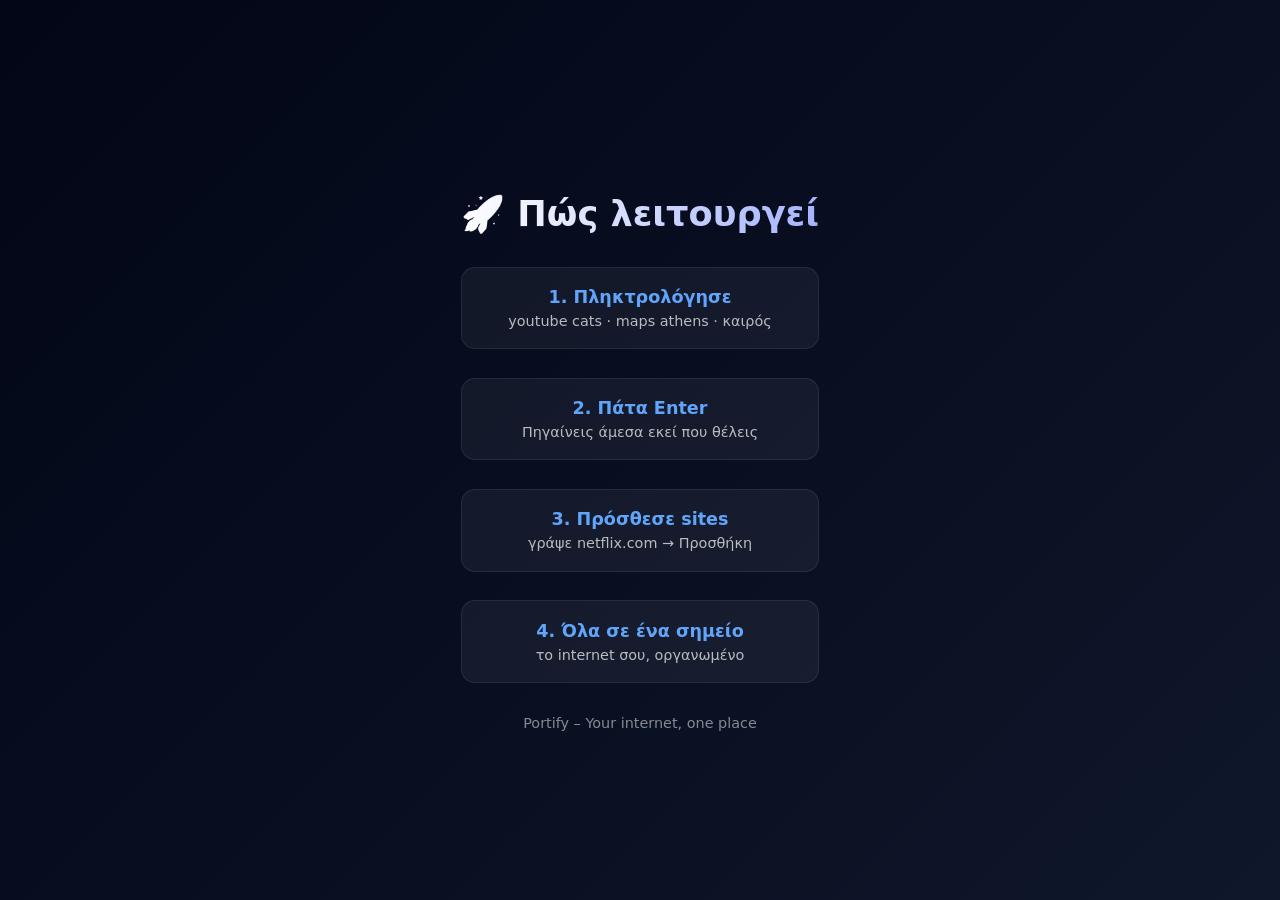
==== commit 38ce40ff: "Update help.html" ====
--- a/help.html
+++ b/help.html
@@ -3,380 +3,75 @@
 <head>
 <meta charset="UTF-8">
 <meta name="viewport" content="width=device-width, initial-scale=1.0">
-<title>Πώς λειτουργεί — Portify</title>
+<title>Πώς λειτουργεί το Portify</title>
 <style>
-  :root {
-    --bg-primary:    #080d18;
-    --bg-secondary:  #0e1525;
-    --bg-card:       rgba(255,255,255,0.045);
-    --accent-blue:   #3b82f6;
-    --accent-green:  #22c55e;
-    --accent-purple: #8b5cf6;
-    --accent-amber:  #f59e0b;
-    --text-primary:  #ffffff;
-    --text-secondary:#94a3b8;
-    --text-muted:    #64748b;
-  }
-
-  * { box-sizing: border-box; margin: 0; padding: 0; }
-
-  body {
-    background: var(--bg-primary);
-    color: var(--text-primary);
-    font-family: system-ui, -apple-system, BlinkMacSystemFont, 'Segoe UI', sans-serif;
-    min-height: 100vh;
-    padding: 3rem 1.5rem 4rem;
-    overflow-x: hidden;
-  }
-
-  body::before {
-    content: '';
-    position: fixed; inset: 0;
-    background:
-      radial-gradient(ellipse 70% 50% at 15% 10%,  rgba(59,130,246,0.12), transparent),
-      radial-gradient(ellipse 55% 45% at 88% 85%,  rgba(139,92,246,0.09), transparent),
-      radial-gradient(ellipse 45% 55% at 50% 100%, rgba(34,197,94,0.05),  transparent);
-    z-index: -1; pointer-events: none;
-  }
-
-  .back-link {
-    position: fixed; top: 1.2rem; left: 1.4rem;
-    display: inline-flex; align-items: center; gap: 6px;
-    color: var(--text-secondary); text-decoration: none;
-    font-size: 0.85rem; font-weight: 500;
-    padding: 6px 14px; border-radius: 999px;
-    border: 1px solid rgba(255,255,255,0.08);
-    background: rgba(255,255,255,0.04);
-    backdrop-filter: blur(8px);
-    transition: all 0.22s ease; z-index: 100;
-    animation: fadeDown 0.4s ease 0.1s both;
-  }
-  .back-link:hover {
-    color: var(--text-primary);
-    border-color: rgba(59,130,246,0.35);
-    background: rgba(59,130,246,0.08);
-    transform: translateX(-2px);
-  }
-
-  .page { max-width: 680px; margin: 0 auto; }
-
-  /* HERO */
-  .hero {
-    display: flex; flex-direction: column; align-items: center;
-    text-align: center; margin-bottom: 2.8rem;
-    animation: fadeUp 0.5s ease 0.2s both;
-  }
-
-  .logo-mini {
-    width: 56px; height: 56px; background: var(--bg-primary);
-    border-radius: 17px; display: grid; place-items: center;
-    font-size: 28px; font-weight: 900;
-    border: 2px solid rgba(255,255,255,0.15);
-    filter: drop-shadow(0 6px 20px rgba(59,130,246,0.35));
-    margin-bottom: 1rem; position: relative;
-  }
-  .logo-mini::before {
-    content: ''; position: absolute; inset: -8px; border-radius: 22px;
-    background: linear-gradient(135deg, rgba(34,197,94,0.5), rgba(59,130,246,0.5), rgba(139,92,246,0.5));
-    z-index: -1; filter: blur(10px); opacity: 0.5;
-  }
-
-  .hero h1 {
-    font-size: 1.85rem; font-weight: 800; letter-spacing: -0.03em;
-    background: linear-gradient(135deg, #fff 0%, #e0e7ff 50%, #a5b4fc 100%);
-    -webkit-background-clip: text; -webkit-text-fill-color: transparent; background-clip: text;
-    filter: drop-shadow(0 0 16px rgba(139,92,246,0.28));
-    margin-bottom: 0.3rem;
-  }
-  .hero p { color: var(--text-muted); font-size: 0.88rem; }
-
-  /* BLOCKS */
-  .block { margin-bottom: 2rem; animation: fadeUp 0.45s ease both; }
-  .block:nth-child(1) { animation-delay: 0.30s; }
-  .block:nth-child(2) { animation-delay: 0.40s; }
-  .block:nth-child(3) { animation-delay: 0.50s; }
-  .block:nth-child(4) { animation-delay: 0.60s; }
-  .block:nth-child(5) { animation-delay: 0.70s; }
-
-  .block-title {
-    display: flex; align-items: center; gap: 8px;
-    font-size: 0.73rem; font-weight: 700; letter-spacing: 0.09em;
-    text-transform: uppercase; color: var(--text-muted);
-    margin-bottom: 0.75rem; padding-left: 2px;
-  }
-  .block-title::after {
-    content: ''; flex: 1; height: 1px; background: rgba(255,255,255,0.06);
-  }
-
-  /* STEPS */
-  .steps { display: flex; flex-direction: column; gap: 9px; }
-
-  .step {
-    display: flex; align-items: flex-start; gap: 13px;
-    padding: 0.95rem 1.15rem;
-    background: var(--bg-card); border: 1px solid rgba(255,255,255,0.07);
-    border-radius: 15px; backdrop-filter: blur(10px);
-    transition: transform 0.25s cubic-bezier(0.34,1.56,0.64,1), box-shadow 0.25s ease, border-color 0.25s ease;
-  }
-  .step:hover { transform: translateX(5px); }
-  .step:nth-child(1):hover { border-color: rgba(59,130,246,0.25);  box-shadow: 0 5px 20px rgba(59,130,246,0.10); }
-  .step:nth-child(2):hover { border-color: rgba(139,92,246,0.25); box-shadow: 0 5px 20px rgba(139,92,246,0.10); }
-  .step:nth-child(3):hover { border-color: rgba(34,197,94,0.22);  box-shadow: 0 5px 20px rgba(34,197,94,0.08); }
-  .step:nth-child(4):hover { border-color: rgba(245,158,11,0.22); box-shadow: 0 5px 20px rgba(245,158,11,0.08); }
-
-  .step-num {
-    flex-shrink: 0; width: 30px; height: 30px; border-radius: 8px;
-    display: grid; place-items: center; font-size: 0.82rem; font-weight: 700; margin-top: 1px;
-  }
-  .step:nth-child(1) .step-num { background: linear-gradient(135deg,#3b82f6,#6366f1); box-shadow: 0 3px 10px rgba(59,130,246,0.28); }
-  .step:nth-child(2) .step-num { background: linear-gradient(135deg,#8b5cf6,#a855f7); box-shadow: 0 3px 10px rgba(139,92,246,0.26); }
-  .step:nth-child(3) .step-num { background: linear-gradient(135deg,#22c55e,#16a34a); box-shadow: 0 3px 10px rgba(34,197,94,0.20); }
-  .step:nth-child(4) .step-num { background: linear-gradient(135deg,#f59e0b,#f97316); box-shadow: 0 3px 10px rgba(245,158,11,0.20); }
-
-  .step-body { flex: 1; }
-  .step-title { font-size: 0.93rem; font-weight: 650; margin-bottom: 3px; }
-  .step-desc  { font-size: 0.82rem; color: var(--text-secondary); line-height: 1.5; }
-  .inline-code {
-    font-family: 'SF Mono','Fira Code',monospace;
-    background: rgba(255,255,255,0.07); border: 1px solid rgba(255,255,255,0.08);
-    border-radius: 4px; padding: 1px 5px; font-size: 0.78rem; color: #60a5fa;
-  }
-
-  /* COMMANDS GRID */
-  .cmd-grid {
-    display: grid; gap: 8px;
-    grid-template-columns: repeat(2, 1fr);
-  }
-  @media (min-width: 500px) { .cmd-grid { grid-template-columns: repeat(3, 1fr); } }
-
-  .cmd-card {
-    padding: 10px 12px;
-    background: var(--bg-card); border: 1px solid rgba(255,255,255,0.07);
-    border-radius: 12px;
-    transition: all 0.22s cubic-bezier(0.34,1.56,0.64,1);
-  }
-  .cmd-card:hover {
-    transform: translateY(-3px);
-    border-color: rgba(59,130,246,0.24);
-    box-shadow: 0 6px 18px rgba(59,130,246,0.09);
-    background: rgba(255,255,255,0.07);
-  }
-  .cmd-trigger {
-    font-family: 'SF Mono','Fira Code',monospace;
-    font-size: 0.76rem; font-weight: 600; color: var(--accent-blue);
-    background: rgba(59,130,246,0.10); border: 1px solid rgba(59,130,246,0.18);
-    border-radius: 5px; padding: 2px 7px;
-    display: inline-block; margin-bottom: 5px;
-  }
-  .cmd-desc    { font-size: 0.78rem; color: var(--text-secondary); line-height: 1.4; }
-  .cmd-example { font-size: 0.71rem; color: var(--text-muted); margin-top: 3px; font-style: italic; }
-
-  /* FEATURE PILLS */
-  .feature-list { display: flex; flex-wrap: wrap; gap: 7px; }
-  .feature-pill {
-    display: inline-flex; align-items: center; gap: 7px;
-    padding: 7px 13px;
-    background: var(--bg-card); border: 1px solid rgba(255,255,255,0.08);
-    border-radius: 999px; font-size: 0.82rem; color: var(--text-secondary);
-    transition: all 0.2s ease;
-  }
-  .feature-pill:hover { border-color: rgba(255,255,255,0.17); color: var(--text-primary); background: rgba(255,255,255,0.07); }
-  .dot { width: 7px; height: 7px; border-radius: 50%; flex-shrink: 0; }
-
-  /* SHORTCUTS */
-  .shortcut-list { display: flex; flex-direction: column; gap: 6px; }
-  .shortcut-row {
-    display: flex; align-items: center; justify-content: space-between;
-    padding: 8px 13px;
-    background: var(--bg-card); border: 1px solid rgba(255,255,255,0.06);
-    border-radius: 10px; font-size: 0.83rem;
-    transition: background 0.2s;
-  }
-  .shortcut-row:hover { background: rgba(255,255,255,0.06); }
-  .shortcut-label { color: var(--text-secondary); }
-  .shortcut-keys { display: flex; gap: 4px; }
-  .key {
-    display: inline-block; padding: 2px 7px;
-    border: 1px solid rgba(255,255,255,0.14); border-radius: 5px;
+body {
+    margin:0;
+    font-family: system-ui, sans-serif;
+    background: linear-gradient(135deg,#020617,#0f172a);
+    color: white;
+    display:flex;
+    justify-content:center;
+    align-items:center;
+    min-height:100vh;
+}
+.container {
+    max-width:600px;
+    padding:2rem;
+    text-align:center;
+}
+h1 {
+    font-size:2.2rem;
+    margin-bottom:2rem;
+    background: linear-gradient(90deg,#fff,#a5b4fc);
+    -webkit-background-clip:text;
+    -webkit-text-fill-color:transparent;
+}
+.step {
+    margin-bottom:1.8rem;
+    padding:1.2rem;
+    border-radius:14px;
     background: rgba(255,255,255,0.05);
-    font-family: 'SF Mono','Fira Code',monospace;
-    font-size: 0.73rem; color: var(--text-secondary);
-  }
-
-  /* FOOTER */
-  .foot {
-    text-align: center; margin-top: 2.8rem;
-    color: var(--text-muted); font-size: 0.78rem;
-    animation: fadeUp 0.4s ease 1s both;
-  }
-  .foot a { color: var(--text-secondary); text-decoration: none; transition: color 0.2s; }
-  .foot a:hover { color: var(--accent-blue); }
-
-  @keyframes fadeUp   { from { opacity:0; transform:translateY(14px); } to { opacity:1; transform:translateY(0); } }
-  @keyframes fadeDown { from { opacity:0; transform:translateY(-8px); } to { opacity:1; transform:translateY(0); } }
-
-  @media (prefers-reduced-motion: reduce) {
-    *, *::before, *::after { animation-duration: 0.01ms !important; }
-  }
-  @media (max-width: 480px) {
-    body { padding: 2.5rem 1rem 3rem; }
-    .hero h1 { font-size: 1.45rem; }
-    .step { padding: 0.8rem 0.9rem; gap: 10px; }
-    .step-num { width: 27px; height: 27px; font-size: 0.76rem; border-radius: 7px; }
-  }
+    border:1px solid rgba(255,255,255,0.08);
+}
+.step strong {
+    color:#60a5fa;
+    font-size:1.1rem;
+}
+.example {
+    opacity:0.7;
+    font-size:0.9rem;
+    margin-top:6px;
+}
+.footer {
+    margin-top:2rem;
+    opacity:0.5;
+    font-size:0.9rem;
+}
 </style>
 </head>
 <body>
-
-<a href="index.html" class="back-link">← Portify</a>
-
-<div class="page">
-
-  <!-- HERO -->
-  <div class="hero">
-    <div class="logo-mini">P</div>
-    <h1>Πώς λειτουργεί το Portify</h1>
-    <p>Πλήρης οδηγός σε ένα μέρος</p>
-  </div>
-
-  <!-- 1. Ξεκίνα -->
-  <div class="block">
-    <div class="block-title">🚀 Ξεκίνα εδώ</div>
-    <div class="steps">
-      <div class="step">
-        <div class="step-num">1</div>
-        <div class="step-body">
-          <div class="step-title">Πληκτρολόγησε οτιδήποτε</div>
-          <div class="step-desc">Γράψε ό,τι θέλεις στη μπάρα αναζήτησης — site, λέξη ή smart εντολή.</div>
-        </div>
-      </div>
-      <div class="step">
-        <div class="step-num">2</div>
-        <div class="step-body">
-          <div class="step-title">Πάτα Enter</div>
-          <div class="step-desc">Πηγαίνεις άμεσα εκεί που θέλεις — YouTube, Maps, Google και πολλά άλλα.</div>
-        </div>
-      </div>
-      <div class="step">
-        <div class="step-num">3</div>
-        <div class="step-body">
-          <div class="step-title">Πρόσθεσε τα αγαπημένα σου</div>
-          <div class="step-desc">Γράψε π.χ. <span class="inline-code">netflix.com</span> στο Smart Add και πάτα Προσθήκη.</div>
-        </div>
-      </div>
-      <div class="step">
-        <div class="step-num">4</div>
-        <div class="step-body">
-          <div class="step-title">Όλο το internet σου, οργανωμένο</div>
-          <div class="step-desc">Bookmarks, γρήγορη πρόσβαση, δημοφιλή και δημόσιες υπηρεσίες — πάντα μπροστά σου.</div>
-        </div>
-      </div>
-    </div>
-  </div>
-
-  <!-- 2. Smart εντολές -->
-  <div class="block">
-    <div class="block-title">⚡ Smart εντολές αναζήτησης</div>
-    <div class="cmd-grid">
-      <div class="cmd-card">
-        <div class="cmd-trigger">youtube …</div>
-        <div class="cmd-desc">Αναζήτηση στο YouTube</div>
-        <div class="cmd-example">youtube lofi music</div>
-      </div>
-      <div class="cmd-card">
-        <div class="cmd-trigger">maps …</div>
-        <div class="cmd-desc">Άνοιγμα Google Maps</div>
-        <div class="cmd-example">maps Θεσσαλονίκη</div>
-      </div>
-      <div class="cmd-card">
-        <div class="cmd-trigger">weather …</div>
-        <div class="cmd-desc">Πρόγνωση καιρού</div>
-        <div class="cmd-example">weather Athens</div>
-      </div>
-      <div class="cmd-card">
-        <div class="cmd-trigger">wiki …</div>
-        <div class="cmd-desc">Αναζήτηση Wikipedia</div>
-        <div class="cmd-example">wiki Αριστοτέλης</div>
-      </div>
-      <div class="cmd-card">
-        <div class="cmd-trigger">reddit …</div>
-        <div class="cmd-desc">Αναζήτηση Reddit</div>
-        <div class="cmd-example">reddit programming</div>
-      </div>
-      <div class="cmd-card">
-        <div class="cmd-trigger">gh …</div>
-        <div class="cmd-desc">Αναζήτηση GitHub</div>
-        <div class="cmd-example">gh flutter</div>
-      </div>
-      <div class="cmd-card">
-        <div class="cmd-trigger">amazon …</div>
-        <div class="cmd-desc">Αναζήτηση Amazon</div>
-        <div class="cmd-example">amazon headphones</div>
-      </div>
-      <div class="cmd-card">
-        <div class="cmd-trigger">skroutz …</div>
-        <div class="cmd-desc">Αναζήτηση Skroutz</div>
-        <div class="cmd-example">skroutz laptop</div>
-      </div>
-      <div class="cmd-card">
-        <div class="cmd-trigger">translate …</div>
-        <div class="cmd-desc">Google Translate</div>
-        <div class="cmd-example">translate hello world</div>
-      </div>
-    </div>
-  </div>
-
-  <!-- 3. Dock -->
-  <div class="block">
-    <div class="block-title">💬 Γρήγορη Πρόσβαση — Dock</div>
-    <div class="feature-list">
-      <div class="feature-pill"><span class="dot" style="background:#25d366"></span>Κλικ για άμεσο άνοιγμα</div>
-      <div class="feature-pill"><span class="dot" style="background:#8b5cf6"></span>Drag & drop για αναδιάταξη</div>
-      <div class="feature-pill"><span class="dot" style="background:#3b82f6"></span>Δεξί κλικ → Αφαίρεση</div>
-      <div class="feature-pill"><span class="dot" style="background:#f59e0b"></span>Δεξί κλικ → Επαναφορά προεπιλογών</div>
-      <div class="feature-pill"><span class="dot" style="background:#22c55e"></span>Αποθηκεύεται αυτόματα</div>
-    </div>
-  </div>
-
-  <!-- 4. Δημόσια Διοίκηση -->
-  <div class="block">
-    <div class="block-title">🏛️ Δημόσια Διοίκηση</div>
-    <div class="feature-list">
-      <div class="feature-pill"><span class="dot" style="background:#3b82f6"></span>26 υπηρεσίες του ελληνικού κράτους</div>
-      <div class="feature-pill"><span class="dot" style="background:#22c55e"></span>ΑΑΔΕ · Taxisnet · myDATA · e-ΕΦΚΑ</div>
-      <div class="feature-pill"><span class="dot" style="background:#8b5cf6"></span>ΕΟΠΥΥ · Εργάνη · ΚΕΠ · ΓΕΜΗ</div>
-      <div class="feature-pill"><span class="dot" style="background:#f59e0b"></span>ΔΕΗ · ΕΥΔΑΠ · ΕΛΤΑ · gov.gr</div>
-    </div>
-  </div>
-
-  <!-- 5. Shortcuts -->
-  <div class="block">
-    <div class="block-title">⌨️ Συντομεύσεις πληκτρολογίου</div>
-    <div class="shortcut-list">
-      <div class="shortcut-row">
-        <span class="shortcut-label">Εστίαση στην αναζήτηση</span>
-        <span class="shortcut-keys"><span class="key">Ctrl</span><span class="key">K</span></span>
-      </div>
-      <div class="shortcut-row">
-        <span class="shortcut-label">Εστίαση στο Smart Add</span>
-        <span class="shortcut-keys"><span class="key">Alt</span><span class="key">A</span></span>
-      </div>
-      <div class="shortcut-row">
-        <span class="shortcut-label">Άνοιγμα 1ου–9ου bookmark</span>
-        <span class="shortcut-keys"><span class="key">Ctrl</span><span class="key">1–9</span></span>
-      </div>
-      <div class="shortcut-row">
-        <span class="shortcut-label">Καθαρισμός αναζήτησης</span>
-        <span class="shortcut-keys"><span class="key">Esc</span></span>
-      </div>
-    </div>
-  </div>
-
-  <div class="foot">
-    <a href="index.html">← Επιστροφή στο Portify</a>
-    &nbsp;·&nbsp; Your internet, one place
-  </div>
-
+<div class="container">
+<h1>🚀 Πώς λειτουργεί</h1>
+<div class="step">
+<strong>1. Πληκτρολόγησε</strong>
+<div class="example">youtube cats · maps athens · καιρός</div>
+</div>
+<div class="step">
+<strong>2. Πάτα Enter</strong>
+<div class="example">Πηγαίνεις άμεσα εκεί που θέλεις</div>
+</div>
+<div class="step">
+<strong>3. Πρόσθεσε sites</strong>
+<div class="example">γράψε netflix.com → Προσθήκη</div>
+</div>
+<div class="step">
+<strong>4. Όλα σε ένα σημείο</strong>
+<div class="example">το internet σου, οργανωμένο</div>
+</div>
+<div class="footer">
+Portify – Your internet, one place
+</div>
 </div>
 </body>
 </html>
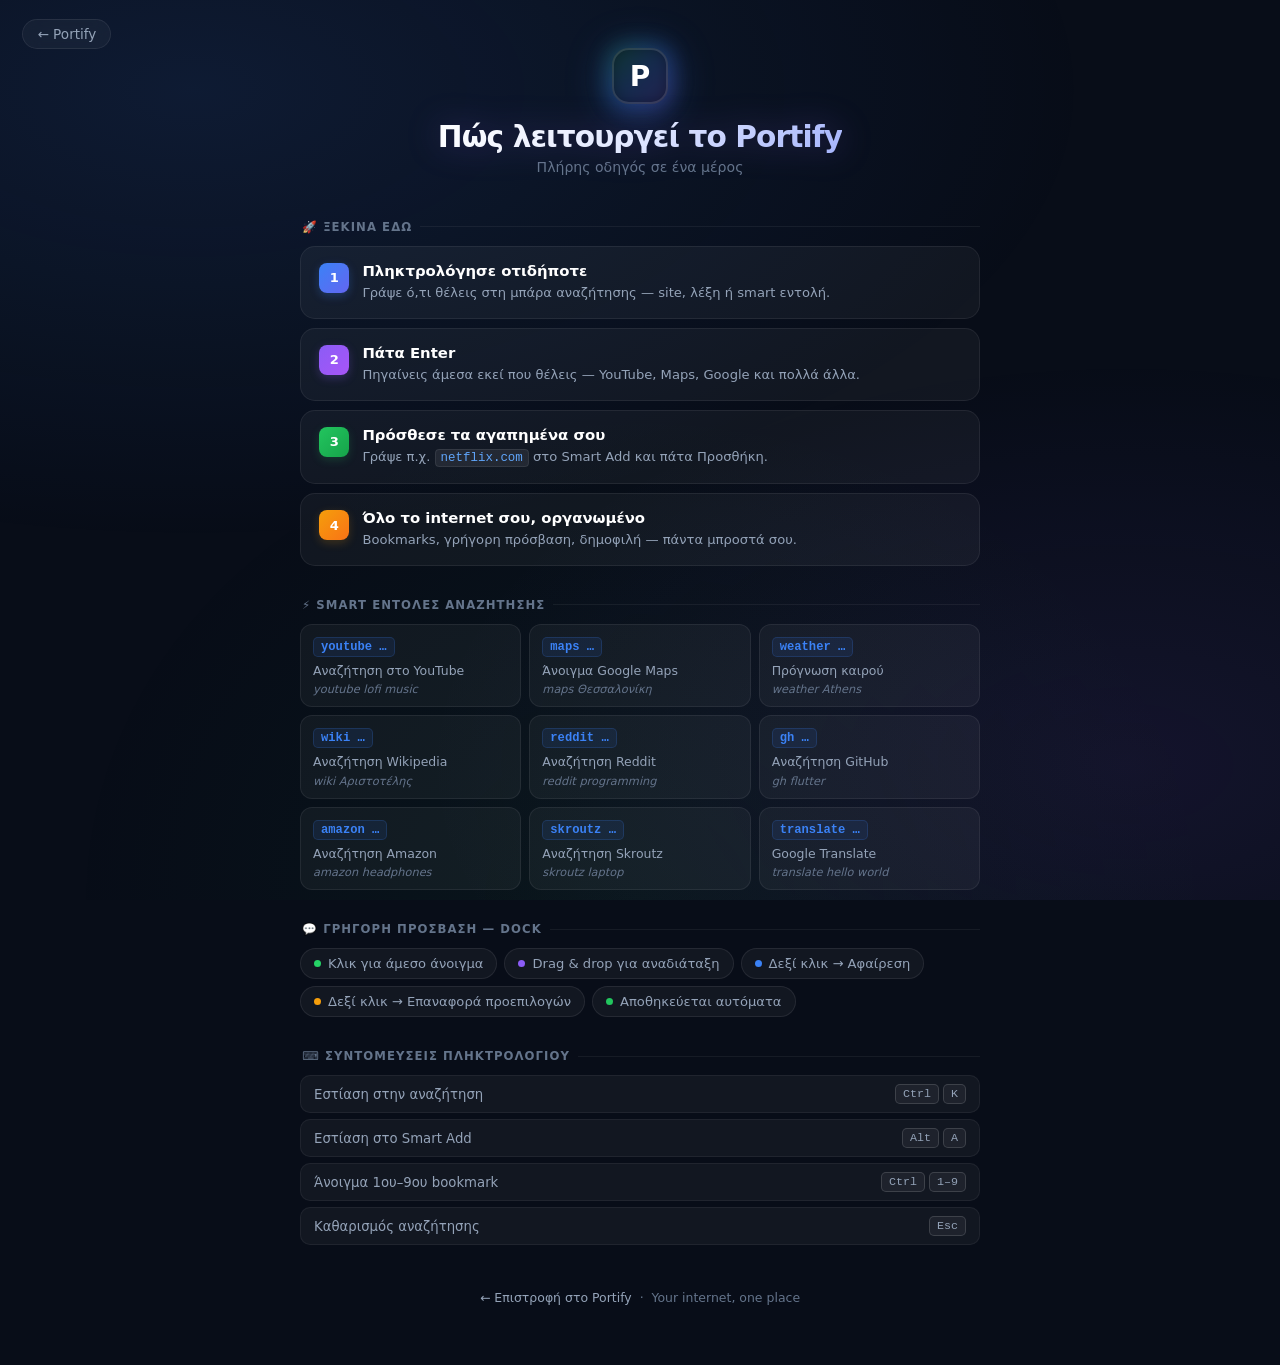
==== commit 26e73664: "Update help.html" ====
--- a/help.html
+++ b/help.html
@@ -3,75 +3,360 @@
 <head>
 <meta charset="UTF-8">
 <meta name="viewport" content="width=device-width, initial-scale=1.0">
-<title>Πώς λειτουργεί το Portify</title>
+<title>Πώς λειτουργεί — Portify</title>
 <style>
-body {
-    margin:0;
-    font-family: system-ui, sans-serif;
-    background: linear-gradient(135deg,#020617,#0f172a);
-    color: white;
-    display:flex;
-    justify-content:center;
-    align-items:center;
-    min-height:100vh;
-}
-.container {
-    max-width:600px;
-    padding:2rem;
-    text-align:center;
-}
-h1 {
-    font-size:2.2rem;
-    margin-bottom:2rem;
-    background: linear-gradient(90deg,#fff,#a5b4fc);
-    -webkit-background-clip:text;
-    -webkit-text-fill-color:transparent;
-}
-.step {
-    margin-bottom:1.8rem;
-    padding:1.2rem;
-    border-radius:14px;
+  :root {
+    --bg-primary:    #080d18;
+    --bg-secondary:  #0e1525;
+    --bg-card:       rgba(255,255,255,0.045);
+    --accent-blue:   #3b82f6;
+    --accent-green:  #22c55e;
+    --accent-purple: #8b5cf6;
+    --accent-amber:  #f59e0b;
+    --text-primary:  #ffffff;
+    --text-secondary:#94a3b8;
+    --text-muted:    #64748b;
+  }
+
+  * { box-sizing: border-box; margin: 0; padding: 0; }
+
+  body {
+    background: var(--bg-primary);
+    color: var(--text-primary);
+    font-family: system-ui, -apple-system, BlinkMacSystemFont, 'Segoe UI', sans-serif;
+    min-height: 100vh;
+    padding: 3rem 1.5rem 4rem;
+    overflow-x: hidden;
+  }
+
+  body::before {
+    content: '';
+    position: fixed; inset: 0;
+    background:
+      radial-gradient(ellipse 70% 50% at 15% 10%,  rgba(59,130,246,0.12), transparent),
+      radial-gradient(ellipse 55% 45% at 88% 85%,  rgba(139,92,246,0.09), transparent),
+      radial-gradient(ellipse 45% 55% at 50% 100%, rgba(34,197,94,0.05),  transparent);
+    z-index: -1; pointer-events: none;
+  }
+
+  .back-link {
+    position: fixed; top: 1.2rem; left: 1.4rem;
+    display: inline-flex; align-items: center; gap: 6px;
+    color: var(--text-secondary); text-decoration: none;
+    font-size: 0.85rem; font-weight: 500;
+    padding: 6px 14px; border-radius: 999px;
+    border: 1px solid rgba(255,255,255,0.08);
+    background: rgba(255,255,255,0.04);
+    backdrop-filter: blur(8px);
+    transition: all 0.22s ease; z-index: 100;
+    animation: fadeDown 0.4s ease 0.1s both;
+  }
+  .back-link:hover {
+    color: var(--text-primary);
+    border-color: rgba(59,130,246,0.35);
+    background: rgba(59,130,246,0.08);
+    transform: translateX(-2px);
+  }
+
+  .page { max-width: 680px; margin: 0 auto; }
+
+  .hero {
+    display: flex; flex-direction: column; align-items: center;
+    text-align: center; margin-bottom: 2.8rem;
+    animation: fadeUp 0.5s ease 0.2s both;
+  }
+
+  .logo-mini {
+    width: 56px; height: 56px; background: var(--bg-primary);
+    border-radius: 17px; display: grid; place-items: center;
+    font-size: 28px; font-weight: 900;
+    border: 2px solid rgba(255,255,255,0.15);
+    filter: drop-shadow(0 6px 20px rgba(59,130,246,0.35));
+    margin-bottom: 1rem; position: relative;
+  }
+  .logo-mini::before {
+    content: ''; position: absolute; inset: -8px; border-radius: 22px;
+    background: linear-gradient(135deg, rgba(34,197,94,0.5), rgba(59,130,246,0.5), rgba(139,92,246,0.5));
+    z-index: -1; filter: blur(10px); opacity: 0.5;
+  }
+
+  .hero h1 {
+    font-size: 1.85rem; font-weight: 800; letter-spacing: -0.03em;
+    background: linear-gradient(135deg, #fff 0%, #e0e7ff 50%, #a5b4fc 100%);
+    -webkit-background-clip: text; -webkit-text-fill-color: transparent; background-clip: text;
+    filter: drop-shadow(0 0 16px rgba(139,92,246,0.28));
+    margin-bottom: 0.3rem;
+  }
+  .hero p { color: var(--text-muted); font-size: 0.88rem; }
+
+  .block { margin-bottom: 2rem; animation: fadeUp 0.45s ease both; }
+  .block:nth-child(1) { animation-delay: 0.30s; }
+  .block:nth-child(2) { animation-delay: 0.40s; }
+  .block:nth-child(3) { animation-delay: 0.50s; }
+  .block:nth-child(4) { animation-delay: 0.60s; }
+
+  .block-title {
+    display: flex; align-items: center; gap: 8px;
+    font-size: 0.73rem; font-weight: 700; letter-spacing: 0.09em;
+    text-transform: uppercase; color: var(--text-muted);
+    margin-bottom: 0.75rem; padding-left: 2px;
+  }
+  .block-title::after {
+    content: ''; flex: 1; height: 1px; background: rgba(255,255,255,0.06);
+  }
+
+  .steps { display: flex; flex-direction: column; gap: 9px; }
+
+  .step {
+    display: flex; align-items: flex-start; gap: 13px;
+    padding: 0.95rem 1.15rem;
+    background: var(--bg-card); border: 1px solid rgba(255,255,255,0.07);
+    border-radius: 15px; backdrop-filter: blur(10px);
+    transition: transform 0.25s cubic-bezier(0.34,1.56,0.64,1), box-shadow 0.25s ease, border-color 0.25s ease;
+  }
+  .step:hover { transform: translateX(5px); }
+  .step:nth-child(1):hover { border-color: rgba(59,130,246,0.25);  box-shadow: 0 5px 20px rgba(59,130,246,0.10); }
+  .step:nth-child(2):hover { border-color: rgba(139,92,246,0.25); box-shadow: 0 5px 20px rgba(139,92,246,0.10); }
+  .step:nth-child(3):hover { border-color: rgba(34,197,94,0.22);  box-shadow: 0 5px 20px rgba(34,197,94,0.08); }
+  .step:nth-child(4):hover { border-color: rgba(245,158,11,0.22); box-shadow: 0 5px 20px rgba(245,158,11,0.08); }
+
+  .step-num {
+    flex-shrink: 0; width: 30px; height: 30px; border-radius: 8px;
+    display: grid; place-items: center; font-size: 0.82rem; font-weight: 700; margin-top: 1px;
+  }
+  .step:nth-child(1) .step-num { background: linear-gradient(135deg,#3b82f6,#6366f1); box-shadow: 0 3px 10px rgba(59,130,246,0.28); }
+  .step:nth-child(2) .step-num { background: linear-gradient(135deg,#8b5cf6,#a855f7); box-shadow: 0 3px 10px rgba(139,92,246,0.26); }
+  .step:nth-child(3) .step-num { background: linear-gradient(135deg,#22c55e,#16a34a); box-shadow: 0 3px 10px rgba(34,197,94,0.20); }
+  .step:nth-child(4) .step-num { background: linear-gradient(135deg,#f59e0b,#f97316); box-shadow: 0 3px 10px rgba(245,158,11,0.20); }
+
+  .step-body { flex: 1; }
+  .step-title { font-size: 0.93rem; font-weight: 650; margin-bottom: 3px; }
+  .step-desc  { font-size: 0.82rem; color: var(--text-secondary); line-height: 1.5; }
+  .inline-code {
+    font-family: 'SF Mono','Fira Code',monospace;
+    background: rgba(255,255,255,0.07); border: 1px solid rgba(255,255,255,0.08);
+    border-radius: 4px; padding: 1px 5px; font-size: 0.78rem; color: #60a5fa;
+  }
+
+  .cmd-grid {
+    display: grid; gap: 8px;
+    grid-template-columns: repeat(2, 1fr);
+  }
+  @media (min-width: 500px) { .cmd-grid { grid-template-columns: repeat(3, 1fr); } }
+
+  .cmd-card {
+    padding: 10px 12px;
+    background: var(--bg-card); border: 1px solid rgba(255,255,255,0.07);
+    border-radius: 12px;
+    transition: all 0.22s cubic-bezier(0.34,1.56,0.64,1);
+  }
+  .cmd-card:hover {
+    transform: translateY(-3px);
+    border-color: rgba(59,130,246,0.24);
+    box-shadow: 0 6px 18px rgba(59,130,246,0.09);
+    background: rgba(255,255,255,0.07);
+  }
+  .cmd-trigger {
+    font-family: 'SF Mono','Fira Code',monospace;
+    font-size: 0.76rem; font-weight: 600; color: var(--accent-blue);
+    background: rgba(59,130,246,0.10); border: 1px solid rgba(59,130,246,0.18);
+    border-radius: 5px; padding: 2px 7px;
+    display: inline-block; margin-bottom: 5px;
+  }
+  .cmd-desc    { font-size: 0.78rem; color: var(--text-secondary); line-height: 1.4; }
+  .cmd-example { font-size: 0.71rem; color: var(--text-muted); margin-top: 3px; font-style: italic; }
+
+  .feature-list { display: flex; flex-wrap: wrap; gap: 7px; }
+  .feature-pill {
+    display: inline-flex; align-items: center; gap: 7px;
+    padding: 7px 13px;
+    background: var(--bg-card); border: 1px solid rgba(255,255,255,0.08);
+    border-radius: 999px; font-size: 0.82rem; color: var(--text-secondary);
+    transition: all 0.2s ease;
+  }
+  .feature-pill:hover { border-color: rgba(255,255,255,0.17); color: var(--text-primary); background: rgba(255,255,255,0.07); }
+  .dot { width: 7px; height: 7px; border-radius: 50%; flex-shrink: 0; }
+
+  .shortcut-list { display: flex; flex-direction: column; gap: 6px; }
+  .shortcut-row {
+    display: flex; align-items: center; justify-content: space-between;
+    padding: 8px 13px;
+    background: var(--bg-card); border: 1px solid rgba(255,255,255,0.06);
+    border-radius: 10px; font-size: 0.83rem;
+    transition: background 0.2s;
+  }
+  .shortcut-row:hover { background: rgba(255,255,255,0.06); }
+  .shortcut-label { color: var(--text-secondary); }
+  .shortcut-keys { display: flex; gap: 4px; }
+  .key {
+    display: inline-block; padding: 2px 7px;
+    border: 1px solid rgba(255,255,255,0.14); border-radius: 5px;
     background: rgba(255,255,255,0.05);
-    border:1px solid rgba(255,255,255,0.08);
-}
-.step strong {
-    color:#60a5fa;
-    font-size:1.1rem;
-}
-.example {
-    opacity:0.7;
-    font-size:0.9rem;
-    margin-top:6px;
-}
-.footer {
-    margin-top:2rem;
-    opacity:0.5;
-    font-size:0.9rem;
-}
+    font-family: 'SF Mono','Fira Code',monospace;
+    font-size: 0.73rem; color: var(--text-secondary);
+  }
+
+  .foot {
+    text-align: center; margin-top: 2.8rem;
+    color: var(--text-muted); font-size: 0.78rem;
+    animation: fadeUp 0.4s ease 0.9s both;
+  }
+  .foot a { color: var(--text-secondary); text-decoration: none; transition: color 0.2s; }
+  .foot a:hover { color: var(--accent-blue); }
+
+  @keyframes fadeUp   { from { opacity:0; transform:translateY(14px); } to { opacity:1; transform:translateY(0); } }
+  @keyframes fadeDown { from { opacity:0; transform:translateY(-8px); } to { opacity:1; transform:translateY(0); } }
+
+  @media (prefers-reduced-motion: reduce) {
+    *, *::before, *::after { animation-duration: 0.01ms !important; }
+  }
+  @media (max-width: 480px) {
+    body { padding: 2.5rem 1rem 3rem; }
+    .hero h1 { font-size: 1.45rem; }
+    .step { padding: 0.8rem 0.9rem; gap: 10px; }
+    .step-num { width: 27px; height: 27px; font-size: 0.76rem; border-radius: 7px; }
+  }
 </style>
 </head>
 <body>
-<div class="container">
-<h1>🚀 Πώς λειτουργεί</h1>
-<div class="step">
-<strong>1. Πληκτρολόγησε</strong>
-<div class="example">youtube cats · maps athens · καιρός</div>
-</div>
-<div class="step">
-<strong>2. Πάτα Enter</strong>
-<div class="example">Πηγαίνεις άμεσα εκεί που θέλεις</div>
-</div>
-<div class="step">
-<strong>3. Πρόσθεσε sites</strong>
-<div class="example">γράψε netflix.com → Προσθήκη</div>
-</div>
-<div class="step">
-<strong>4. Όλα σε ένα σημείο</strong>
-<div class="example">το internet σου, οργανωμένο</div>
-</div>
-<div class="footer">
-Portify – Your internet, one place
-</div>
+
+<a href="/" class="back-link">← Portify</a>
+
+<div class="page">
+
+  <div class="hero">
+    <div class="logo-mini">P</div>
+    <h1>Πώς λειτουργεί το Portify</h1>
+    <p>Πλήρης οδηγός σε ένα μέρος</p>
+  </div>
+
+  <!-- 1. Βήματα -->
+  <div class="block">
+    <div class="block-title">🚀 Ξεκίνα εδώ</div>
+    <div class="steps">
+      <div class="step">
+        <div class="step-num">1</div>
+        <div class="step-body">
+          <div class="step-title">Πληκτρολόγησε οτιδήποτε</div>
+          <div class="step-desc">Γράψε ό,τι θέλεις στη μπάρα αναζήτησης — site, λέξη ή smart εντολή.</div>
+        </div>
+      </div>
+      <div class="step">
+        <div class="step-num">2</div>
+        <div class="step-body">
+          <div class="step-title">Πάτα Enter</div>
+          <div class="step-desc">Πηγαίνεις άμεσα εκεί που θέλεις — YouTube, Maps, Google και πολλά άλλα.</div>
+        </div>
+      </div>
+      <div class="step">
+        <div class="step-num">3</div>
+        <div class="step-body">
+          <div class="step-title">Πρόσθεσε τα αγαπημένα σου</div>
+          <div class="step-desc">Γράψε π.χ. <span class="inline-code">netflix.com</span> στο Smart Add και πάτα Προσθήκη.</div>
+        </div>
+      </div>
+      <div class="step">
+        <div class="step-num">4</div>
+        <div class="step-body">
+          <div class="step-title">Όλο το internet σου, οργανωμένο</div>
+          <div class="step-desc">Bookmarks, γρήγορη πρόσβαση, δημοφιλή — πάντα μπροστά σου.</div>
+        </div>
+      </div>
+    </div>
+  </div>
+
+  <!-- 2. Smart εντολές -->
+  <div class="block">
+    <div class="block-title">⚡ Smart εντολές αναζήτησης</div>
+    <div class="cmd-grid">
+      <div class="cmd-card">
+        <div class="cmd-trigger">youtube …</div>
+        <div class="cmd-desc">Αναζήτηση στο YouTube</div>
+        <div class="cmd-example">youtube lofi music</div>
+      </div>
+      <div class="cmd-card">
+        <div class="cmd-trigger">maps …</div>
+        <div class="cmd-desc">Άνοιγμα Google Maps</div>
+        <div class="cmd-example">maps Θεσσαλονίκη</div>
+      </div>
+      <div class="cmd-card">
+        <div class="cmd-trigger">weather …</div>
+        <div class="cmd-desc">Πρόγνωση καιρού</div>
+        <div class="cmd-example">weather Athens</div>
+      </div>
+      <div class="cmd-card">
+        <div class="cmd-trigger">wiki …</div>
+        <div class="cmd-desc">Αναζήτηση Wikipedia</div>
+        <div class="cmd-example">wiki Αριστοτέλης</div>
+      </div>
+      <div class="cmd-card">
+        <div class="cmd-trigger">reddit …</div>
+        <div class="cmd-desc">Αναζήτηση Reddit</div>
+        <div class="cmd-example">reddit programming</div>
+      </div>
+      <div class="cmd-card">
+        <div class="cmd-trigger">gh …</div>
+        <div class="cmd-desc">Αναζήτηση GitHub</div>
+        <div class="cmd-example">gh flutter</div>
+      </div>
+      <div class="cmd-card">
+        <div class="cmd-trigger">amazon …</div>
+        <div class="cmd-desc">Αναζήτηση Amazon</div>
+        <div class="cmd-example">amazon headphones</div>
+      </div>
+      <div class="cmd-card">
+        <div class="cmd-trigger">skroutz …</div>
+        <div class="cmd-desc">Αναζήτηση Skroutz</div>
+        <div class="cmd-example">skroutz laptop</div>
+      </div>
+      <div class="cmd-card">
+        <div class="cmd-trigger">translate …</div>
+        <div class="cmd-desc">Google Translate</div>
+        <div class="cmd-example">translate hello world</div>
+      </div>
+    </div>
+  </div>
+
+  <!-- 3. Dock -->
+  <div class="block">
+    <div class="block-title">💬 Γρήγορη Πρόσβαση — Dock</div>
+    <div class="feature-list">
+      <div class="feature-pill"><span class="dot" style="background:#25d366"></span>Κλικ για άμεσο άνοιγμα</div>
+      <div class="feature-pill"><span class="dot" style="background:#8b5cf6"></span>Drag & drop για αναδιάταξη</div>
+      <div class="feature-pill"><span class="dot" style="background:#3b82f6"></span>Δεξί κλικ → Αφαίρεση</div>
+      <div class="feature-pill"><span class="dot" style="background:#f59e0b"></span>Δεξί κλικ → Επαναφορά προεπιλογών</div>
+      <div class="feature-pill"><span class="dot" style="background:#22c55e"></span>Αποθηκεύεται αυτόματα</div>
+    </div>
+  </div>
+
+  <!-- 4. Shortcuts -->
+  <div class="block">
+    <div class="block-title">⌨️ Συντομεύσεις πληκτρολογίου</div>
+    <div class="shortcut-list">
+      <div class="shortcut-row">
+        <span class="shortcut-label">Εστίαση στην αναζήτηση</span>
+        <span class="shortcut-keys"><span class="key">Ctrl</span><span class="key">K</span></span>
+      </div>
+      <div class="shortcut-row">
+        <span class="shortcut-label">Εστίαση στο Smart Add</span>
+        <span class="shortcut-keys"><span class="key">Alt</span><span class="key">A</span></span>
+      </div>
+      <div class="shortcut-row">
+        <span class="shortcut-label">Άνοιγμα 1ου–9ου bookmark</span>
+        <span class="shortcut-keys"><span class="key">Ctrl</span><span class="key">1–9</span></span>
+      </div>
+      <div class="shortcut-row">
+        <span class="shortcut-label">Καθαρισμός αναζήτησης</span>
+        <span class="shortcut-keys"><span class="key">Esc</span></span>
+      </div>
+    </div>
+  </div>
+
+  <div class="foot">
+    <a href="/">← Επιστροφή στο Portify</a>
+    &nbsp;·&nbsp; Your internet, one place
+  </div>
+
 </div>
 </body>
 </html>
